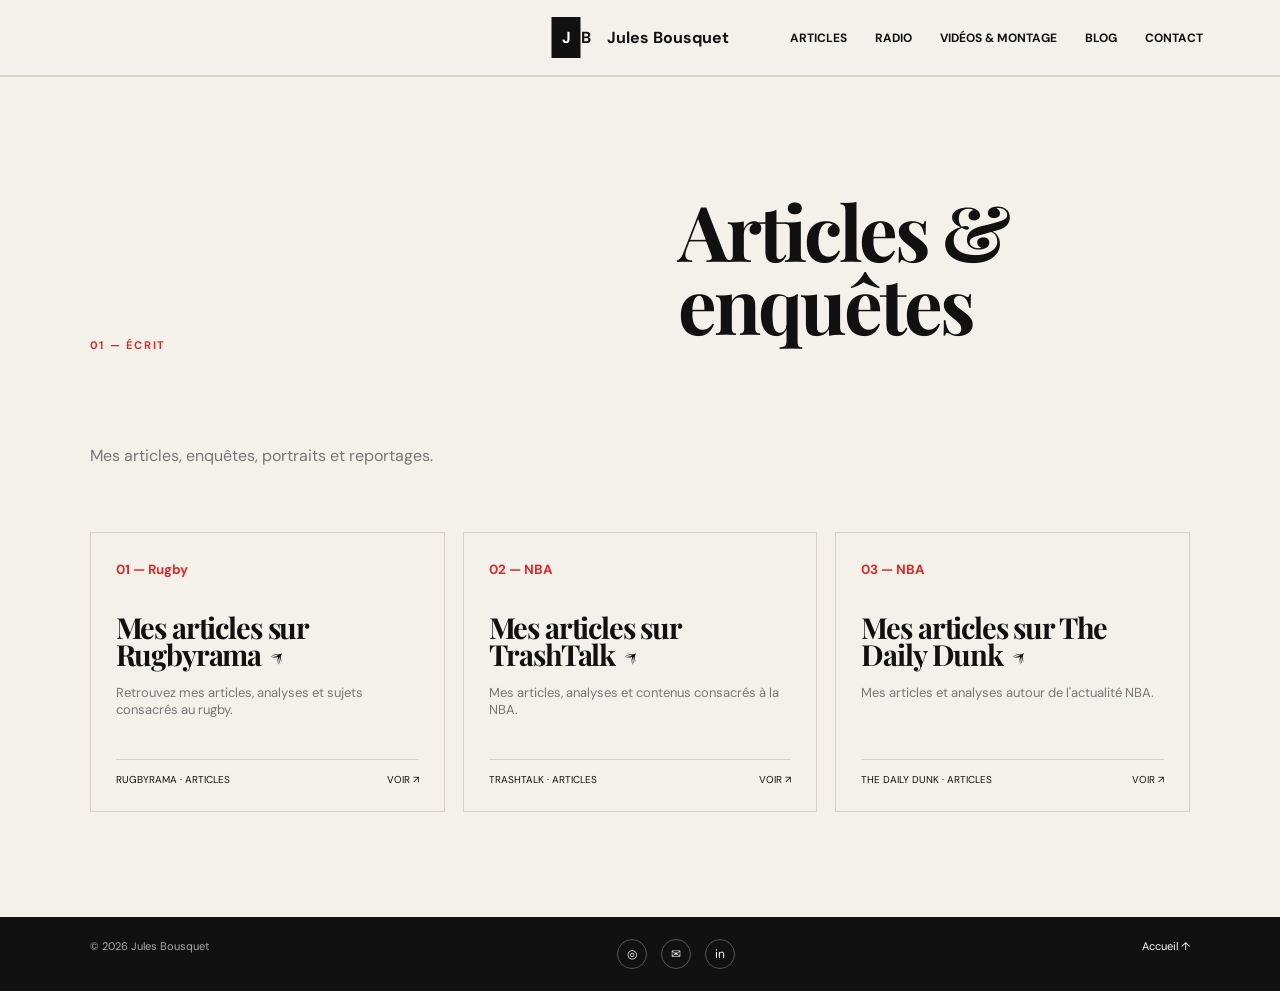
==== articles.html @ 2f37fb61 "Ajouter les icônes sociales au pied de page" ====
<!doctype html><html lang="fr"><head><meta charset="utf-8"><meta name="viewport" content="width=device-width,initial-scale=1"><title>Jules Bousquet — Journaliste</title><meta name="description" content="Portfolio de Jules Bousquet, journaliste."><link rel="stylesheet" href="style.css"></head><body><header><a class="logo" href="index.html" aria-label="Accueil — Jules Bousquet">JB <span>Jules Bousquet</span></a><button id="menu">☰</button><nav><a href="articles.html">Articles</a><a href="radio.html">Radio</a><a href="video.html">Vidéos & montage</a><a href="blog.html">Blog</a><a href="contact.html">Contact</a></nav></header><main><section id="articles"><div class="head"><small>01 — ÉCRIT</small><h2>Articles & enquêtes</h2><p>Mes articles, enquêtes, portraits et reportages.</p></div><div id="articles-grid" class="grid"></div></section></main><footer><span>© 2026 Jules Bousquet</span><div class="socials" aria-label="Réseaux et contact"><a href="https://www.instagram.com/" target="_blank" rel="noopener noreferrer" aria-label="Instagram">◎</a><a href="mailto:jules.bousquet1@gmail.com" aria-label="E-mail">✉</a><a href="https://fr.linkedin.com/in/jules-bousquet-864105213" target="_blank" rel="noopener noreferrer" aria-label="LinkedIn">in</a></div><a href="index.html">Accueil ↑</a></footer><script src="script.js"></script></body></html>
---- style.css ----
@import url('https://fonts.googleapis.com/css2?family=DM+Sans:wght@400;500;700&family=Playfair+Display:ital,wght@0,500;0,600;1,500&display=swap');:root{--bg:#f4f1eb;--ink:#111;--muted:#777;--red:#d52b2b;--line:#d8d2c9}*{box-sizing:border-box}html{scroll-behavior:smooth}body{margin:0;background:var(--bg);color:var(--ink);font-family:'DM Sans',sans-serif}a{color:inherit;text-decoration:none}header{height:76px;border-bottom:1px solid var(--line);display:flex;align-items:center;justify-content:center;padding:0 6vw;position:sticky;top:0;background:#f4f1ebee;backdrop-filter:blur(12px);z-index:5}.logo{position:absolute;left:50%;transform:translateX(-50%);font-weight:700;white-space:nowrap}.logo:first-letter{background:#111;color:white;padding:10px}.logo span{margin-left:12px}nav{position:absolute;right:6vw;display:flex;gap:28px;font-size:12px;text-transform:uppercase;font-weight:700}#menu{display:none;position:absolute;right:6vw;background:none;border:0;font-size:24px}.hero{min-height:calc(100vh - 76px);padding:10vw 7vw 5vw;display:grid;grid-template-columns:1.4fr .6fr;gap:8vw;align-items:center;text-align:center}.hero>div{display:flex;flex-direction:column;align-items:center}.hero small,section> .head small,.contact small{color:var(--red);font-weight:700;letter-spacing:.16em;font-size:11px}h1,h2,h3{font-family:'Playfair Display',serif;line-height:.95;letter-spacing:-.04em}h1{font-size:clamp(55px,8vw,110px);margin:22px 0}h1 i{font-weight:500}.hero p{font-size:18px;color:#555;max-width:600px;margin-bottom:32px}.hero aside{border-left:1px solid #111;padding-left:25px;line-height:2;font-size:13px;text-align:left}.hero aside b{display:block;margin-top:15px}.btn{display:inline-block;background:#111;color:white;padding:14px 20px;font-size:12px;font-weight:700;text-transform:uppercase}section{padding:105px 7vw;border-top:1px solid var(--line)}.head{display:grid;grid-template-columns:1fr 1fr;gap:6vw;align-items:end;margin-bottom:50px}.head h2{font-size:clamp(45px,6vw,78px);margin:12px 0}.head p{color:var(--muted);max-width:500px}.grid{display:grid;grid-template-columns:repeat(3,1fr);gap:18px}.card{border:1px solid var(--line);padding:25px;min-height:280px;display:flex;flex-direction:column;justify-content:space-between;transition:.2s}.card:hover{transform:translateY(-5px);border-color:var(--red)}.card small{color:var(--red);font-weight:700}.card h3{font-size:29px;margin:35px 0 15px}.card p{font-size:13px;color:var(--muted)}.meta{border-top:1px solid var(--line);padding-top:13px;font-size:10px;text-transform:uppercase;display:flex;justify-content:space-between}.dark{background:#111;color:#fff;border-color:#333}.dark .head p,.dark .card p{color:#aaa}.dark .card{border-color:#333}.dark .meta{border-color:#333}.blog{background:#e8e2d8}.blog article{background:white;padding:45px;max-width:850px}.blog h3{font-size:50px;margin:20px 0}.contact{background:var(--red);color:white;display:grid;grid-template-columns:1fr 1fr;gap:8vw}.contact small{color:white}.contact h2{font-size:clamp(50px,7vw,90px);margin-top:20px}.mail{font:500 clamp(22px,3vw,35px) 'Playfair Display',serif;border-bottom:2px solid white}.contact a{font-weight:700}footer{background:#111;color:#aaa;padding:22px 7vw;display:flex;justify-content:space-between;font-size:11px}footer a{color:#fff}@media(max-width:800px){nav{display:none}#menu{display:block}.hero,.head,.contact{grid-template-columns:1fr}.hero{padding-top:70px}.hero aside{margin-top:50px}.grid{grid-template-columns:1fr}.blog h3{font-size:38px}}.home-links{padding:0 7vw 110px;display:grid;grid-template-columns:repeat(5,1fr);gap:14px}.home-link{border:1px solid var(--line);min-height:190px;padding:24px;display:flex;flex-direction:column;justify-content:space-between;transition:.2s}.home-link:hover{background:#111;color:#fff;transform:translateY(-5px);border-color:#111}.home-icon{font-family:'Playfair Display',serif;font-size:38px}.home-link strong{font-family:'Playfair Display',serif;font-size:25px}.home-link small{font-size:10px;text-transform:uppercase;letter-spacing:.08em}.socials{display:flex;gap:14px;align-items:center}.socials a{width:30px;height:30px;border:1px solid #555;border-radius:50%;display:flex;align-items:center;justify-content:center;font-size:12px;color:#fff;transition:.2s}.socials a:hover{background:#fff;color:#111;border-color:#fff}@media(max-width:800px){.home-links{grid-template-columns:repeat(2,1fr);padding-bottom:70px}.home-link{min-height:150px}.home-links .home-link:last-child{grid-column:1/-1}}
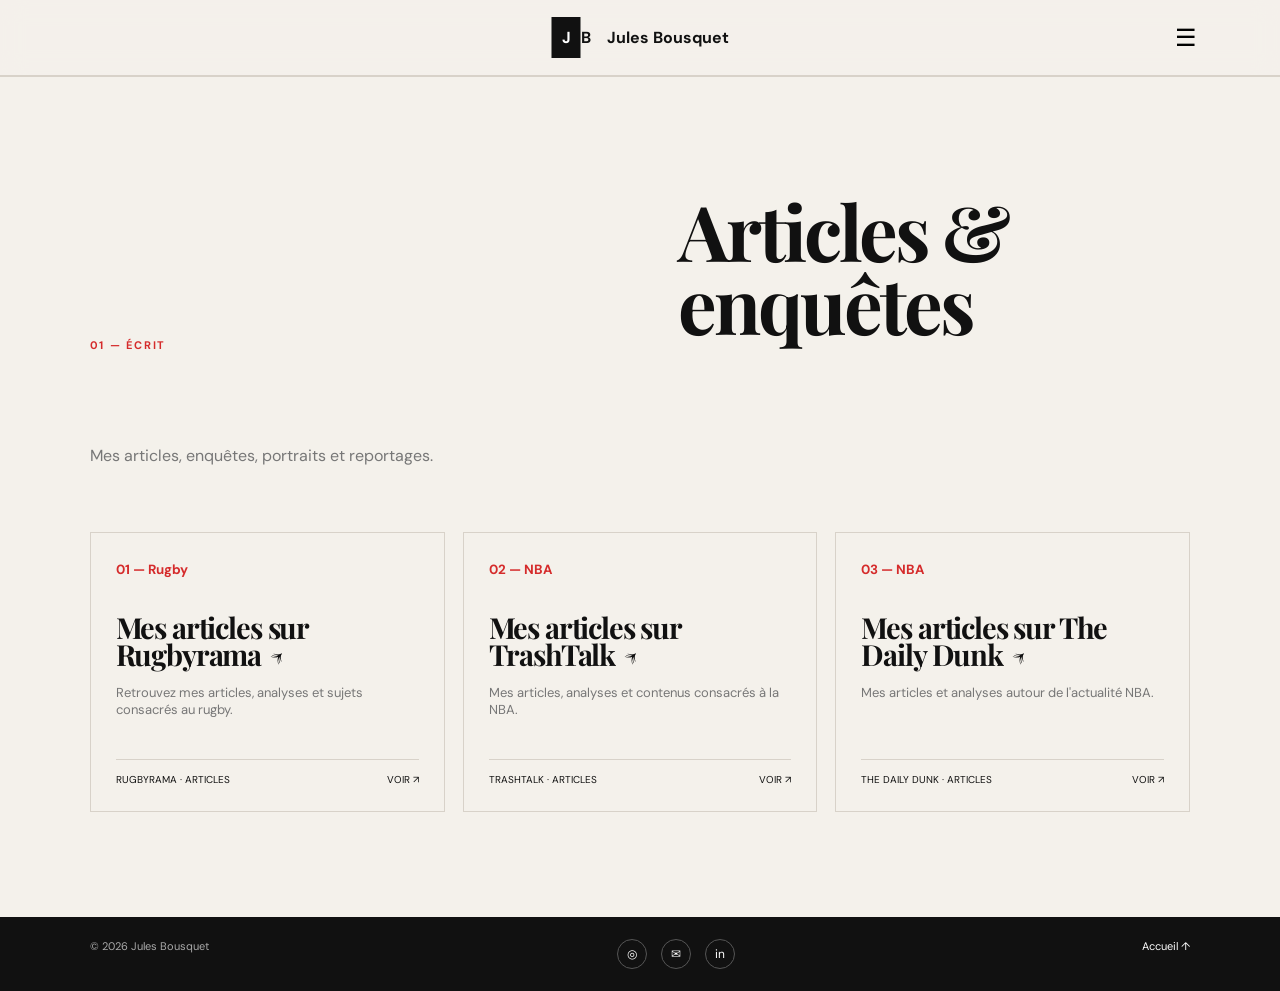
==== commit d0f18fe5: "Remplacer la navigation par un menu hamburger" ====
--- a/articles.html
+++ b/articles.html
@@ -1 +1 @@
-<!doctype html><html lang="fr"><head><meta charset="utf-8"><meta name="viewport" content="width=device-width,initial-scale=1"><title>Jules Bousquet — Journaliste</title><meta name="description" content="Portfolio de Jules Bousquet, journaliste."><link rel="stylesheet" href="style.css"></head><body><header><a class="logo" href="index.html" aria-label="Accueil — Jules Bousquet">JB <span>Jules Bousquet</span></a><button id="menu">☰</button><nav><a href="articles.html">Articles</a><a href="radio.html">Radio</a><a href="video.html">Vidéos & montage</a><a href="blog.html">Blog</a><a href="contact.html">Contact</a></nav></header><main><section id="articles"><div class="head"><small>01 — ÉCRIT</small><h2>Articles & enquêtes</h2><p>Mes articles, enquêtes, portraits et reportages.</p></div><div id="articles-grid" class="grid"></div></section></main><footer><span>© 2026 Jules Bousquet</span><div class="socials" aria-label="Réseaux et contact"><a href="https://www.instagram.com/" target="_blank" rel="noopener noreferrer" aria-label="Instagram">◎</a><a href="mailto:jules.bousquet1@gmail.com" aria-label="E-mail">✉</a><a href="https://fr.linkedin.com/in/jules-bousquet-864105213" target="_blank" rel="noopener noreferrer" aria-label="LinkedIn">in</a></div><a href="index.html">Accueil ↑</a></footer><script src="script.js"></script></body></html>+<!doctype html><html lang="fr"><head><meta charset="utf-8"><meta name="viewport" content="width=device-width,initial-scale=1"><title>Jules Bousquet — Journaliste</title><meta name="description" content="Portfolio de Jules Bousquet, journaliste."><link rel="stylesheet" href="style.css"></head><body><header><a class="logo" href="index.html" aria-label="Accueil — Jules Bousquet">JB <span>Jules Bousquet</span></a><button id="menu" aria-label="Ouvrir le menu">☰</button><nav class="site-nav"><a href="articles.html">Articles</a><a href="radio.html">Radio</a><a href="video.html">Vidéos & montage</a><a href="blog.html">Blog</a><a href="contact.html">Contact</a></nav></header><main><section id="articles"><div class="head"><small>01 — ÉCRIT</small><h2>Articles & enquêtes</h2><p>Mes articles, enquêtes, portraits et reportages.</p></div><div id="articles-grid" class="grid"></div></section></main><footer><span>© 2026 Jules Bousquet</span><div class="socials" aria-label="Réseaux et contact"><a href="https://www.instagram.com/lecitoyendumondeoff/" target="_blank" rel="noopener noreferrer" aria-label="Instagram">◎</a><a href="mailto:jules.bousquet1@gmail.com" aria-label="E-mail">✉</a><a href="https://fr.linkedin.com/in/jules-bousquet-864105213" target="_blank" rel="noopener noreferrer" aria-label="LinkedIn">in</a></div><a href="index.html">Accueil ↑</a></footer><script src="script.js"></script></body></html>
--- a/style.css
+++ b/style.css
@@ -1 +1 @@
-@import url('https://fonts.googleapis.com/css2?family=DM+Sans:wght@400;500;700&family=Playfair+Display:ital,wght@0,500;0,600;1,500&display=swap');:root{--bg:#f4f1eb;--ink:#111;--muted:#777;--red:#d52b2b;--line:#d8d2c9}*{box-sizing:border-box}html{scroll-behavior:smooth}body{margin:0;background:var(--bg);color:var(--ink);font-family:'DM Sans',sans-serif}a{color:inherit;text-decoration:none}header{height:76px;border-bottom:1px solid var(--line);display:flex;align-items:center;justify-content:center;padding:0 6vw;position:sticky;top:0;background:#f4f1ebee;backdrop-filter:blur(12px);z-index:5}.logo{position:absolute;left:50%;transform:translateX(-50%);font-weight:700;white-space:nowrap}.logo:first-letter{background:#111;color:white;padding:10px}.logo span{margin-left:12px}nav{position:absolute;right:6vw;display:flex;gap:28px;font-size:12px;text-transform:uppercase;font-weight:700}#menu{display:none;position:absolute;right:6vw;background:none;border:0;font-size:24px}.hero{min-height:calc(100vh - 76px);padding:10vw 7vw 5vw;display:grid;grid-template-columns:1.4fr .6fr;gap:8vw;align-items:center;text-align:center}.hero>div{display:flex;flex-direction:column;align-items:center}.hero small,section> .head small,.contact small{color:var(--red);font-weight:700;letter-spacing:.16em;font-size:11px}h1,h2,h3{font-family:'Playfair Display',serif;line-height:.95;letter-spacing:-.04em}h1{font-size:clamp(55px,8vw,110px);margin:22px 0}h1 i{font-weight:500}.hero p{font-size:18px;color:#555;max-width:600px;margin-bottom:32px}.hero aside{border-left:1px solid #111;padding-left:25px;line-height:2;font-size:13px;text-align:left}.hero aside b{display:block;margin-top:15px}.btn{display:inline-block;background:#111;color:white;padding:14px 20px;font-size:12px;font-weight:700;text-transform:uppercase}section{padding:105px 7vw;border-top:1px solid var(--line)}.head{display:grid;grid-template-columns:1fr 1fr;gap:6vw;align-items:end;margin-bottom:50px}.head h2{font-size:clamp(45px,6vw,78px);margin:12px 0}.head p{color:var(--muted);max-width:500px}.grid{display:grid;grid-template-columns:repeat(3,1fr);gap:18px}.card{border:1px solid var(--line);padding:25px;min-height:280px;display:flex;flex-direction:column;justify-content:space-between;transition:.2s}.card:hover{transform:translateY(-5px);border-color:var(--red)}.card small{color:var(--red);font-weight:700}.card h3{font-size:29px;margin:35px 0 15px}.card p{font-size:13px;color:var(--muted)}.meta{border-top:1px solid var(--line);padding-top:13px;font-size:10px;text-transform:uppercase;display:flex;justify-content:space-between}.dark{background:#111;color:#fff;border-color:#333}.dark .head p,.dark .card p{color:#aaa}.dark .card{border-color:#333}.dark .meta{border-color:#333}.blog{background:#e8e2d8}.blog article{background:white;padding:45px;max-width:850px}.blog h3{font-size:50px;margin:20px 0}.contact{background:var(--red);color:white;display:grid;grid-template-columns:1fr 1fr;gap:8vw}.contact small{color:white}.contact h2{font-size:clamp(50px,7vw,90px);margin-top:20px}.mail{font:500 clamp(22px,3vw,35px) 'Playfair Display',serif;border-bottom:2px solid white}.contact a{font-weight:700}footer{background:#111;color:#aaa;padding:22px 7vw;display:flex;justify-content:space-between;font-size:11px}footer a{color:#fff}@media(max-width:800px){nav{display:none}#menu{display:block}.hero,.head,.contact{grid-template-columns:1fr}.hero{padding-top:70px}.hero aside{margin-top:50px}.grid{grid-template-columns:1fr}.blog h3{font-size:38px}}.home-links{padding:0 7vw 110px;display:grid;grid-template-columns:repeat(5,1fr);gap:14px}.home-link{border:1px solid var(--line);min-height:190px;padding:24px;display:flex;flex-direction:column;justify-content:space-between;transition:.2s}.home-link:hover{background:#111;color:#fff;transform:translateY(-5px);border-color:#111}.home-icon{font-family:'Playfair Display',serif;font-size:38px}.home-link strong{font-family:'Playfair Display',serif;font-size:25px}.home-link small{font-size:10px;text-transform:uppercase;letter-spacing:.08em}.socials{display:flex;gap:14px;align-items:center}.socials a{width:30px;height:30px;border:1px solid #555;border-radius:50%;display:flex;align-items:center;justify-content:center;font-size:12px;color:#fff;transition:.2s}.socials a:hover{background:#fff;color:#111;border-color:#fff}@media(max-width:800px){.home-links{grid-template-columns:repeat(2,1fr);padding-bottom:70px}.home-link{min-height:150px}.home-links .home-link:last-child{grid-column:1/-1}}+@import url('https://fonts.googleapis.com/css2?family=DM+Sans:wght@400;500;700&family=Playfair+Display:ital,wght@0,500;0,600;1,500&display=swap');:root{--bg:#f4f1eb;--ink:#111;--muted:#777;--red:#d52b2b;--line:#d8d2c9}*{box-sizing:border-box}html{scroll-behavior:smooth}body{margin:0;background:var(--bg);color:var(--ink);font-family:'DM Sans',sans-serif}a{color:inherit;text-decoration:none}header{height:76px;border-bottom:1px solid var(--line);display:flex;align-items:center;justify-content:center;padding:0 6vw;position:sticky;top:0;background:#f4f1ebee;backdrop-filter:blur(12px);z-index:5}.logo{position:absolute;left:50%;transform:translateX(-50%);font-weight:700;white-space:nowrap}.logo:first-letter{background:#111;color:white;padding:10px}.logo span{margin-left:12px}nav{position:absolute;right:6vw;display:none;gap:28px;font-size:12px;text-transform:uppercase;font-weight:700}#menu{display:block;position:absolute;right:6vw;background:none;border:0;font-size:24px}.hero{min-height:calc(100vh - 76px);padding:8vw 7vw 5vw;display:flex;justify-content:center;align-items:center;text-align:center}.hero>div{max-width:900px}.hero small,section> .head small,.contact small{color:var(--red);font-weight:700;letter-spacing:.16em;font-size:11px}h1,h2,h3{font-family:'Playfair Display',serif;line-height:.95;letter-spacing:-.04em}h1{font-size:clamp(55px,8vw,110px);margin:22px 0}h1 i{font-weight:500}.hero p{font-size:18px;color:#555;max-width:600px;margin-bottom:32px}.hero aside{display:none}.hero aside b{display:block;margin-top:15px}.btn{display:inline-block;background:#111;color:white;padding:14px 20px;font-size:12px;font-weight:700;text-transform:uppercase}section{padding:105px 7vw;border-top:1px solid var(--line)}.head{display:grid;grid-template-columns:1fr 1fr;gap:6vw;align-items:end;margin-bottom:50px}.head h2{font-size:clamp(45px,6vw,78px);margin:12px 0}.head p{color:var(--muted);max-width:500px}.grid{display:grid;grid-template-columns:repeat(3,1fr);gap:18px}.card{border:1px solid var(--line);padding:25px;min-height:280px;display:flex;flex-direction:column;justify-content:space-between;transition:.2s}.card:hover{transform:translateY(-5px);border-color:var(--red)}.card small{color:var(--red);font-weight:700}.card h3{font-size:29px;margin:35px 0 15px}.card p{font-size:13px;color:var(--muted)}.meta{border-top:1px solid var(--line);padding-top:13px;font-size:10px;text-transform:uppercase;display:flex;justify-content:space-between}.dark{background:#111;color:#fff;border-color:#333}.dark .head p,.dark .card p{color:#aaa}.dark .card{border-color:#333}.dark .meta{border-color:#333}.blog{background:#e8e2d8}.blog article{background:white;padding:45px;max-width:850px}.blog h3{font-size:50px;margin:20px 0}.contact{background:var(--red);color:white;display:grid;grid-template-columns:1fr 1fr;gap:8vw}.contact small{color:white}.contact h2{font-size:clamp(50px,7vw,90px);margin-top:20px}.mail{font:500 clamp(22px,3vw,35px) 'Playfair Display',serif;border-bottom:2px solid white}.contact a{font-weight:700}footer{background:#111;color:#aaa;padding:22px 7vw;display:flex;justify-content:space-between;font-size:11px}footer a{color:#fff}@media(max-width:800px){nav{display:none}#menu{display:block}.hero,.head,.contact{grid-template-columns:1fr}.hero{padding-top:70px}.hero aside{margin-top:50px}.grid{grid-template-columns:1fr}.blog h3{font-size:38px}}.home-links{padding:40px 7vw 110px;display:flex;flex-direction:column;gap:14px;max-width:900px;margin:0 auto}.home-link{border:1px solid var(--line);min-height:150px;padding:24px;display:flex;flex-direction:column;justify-content:space-between;transition:.2s;width:72%}.home-link:nth-child(even){align-self:flex-end}.home-link:hover{background:#111;color:#fff;transform:translateY(-5px);border-color:#111}.hero-photo-placeholder{width:min(70vw,760px);height:min(45vw,420px);min-height:260px;border:1px solid var(--line);background:#e8e2d8;display:flex;align-items:center;justify-content:center;margin:25px auto 28px}.hero-photo-placeholder span{font-size:11px;letter-spacing:.18em;color:var(--muted)}.home-icon{font-family:'Playfair Display',serif;font-size:38px}.home-link strong{font-family:'Playfair Display',serif;font-size:25px}.home-link small{font-size:10px;text-transform:uppercase;letter-spacing:.08em}.socials{display:flex;gap:14px;align-items:center}.socials a{width:30px;height:30px;border:1px solid #555;border-radius:50%;display:flex;align-items:center;justify-content:center;font-size:12px;color:#fff;transition:.2s}.socials a:hover{background:#fff;color:#111;border-color:#fff}@media(max-width:800px){.home-links{padding:30px 7vw 70px}.home-link{width:90%;min-height:130px}.home-link:nth-child(even){align-self:flex-end}}
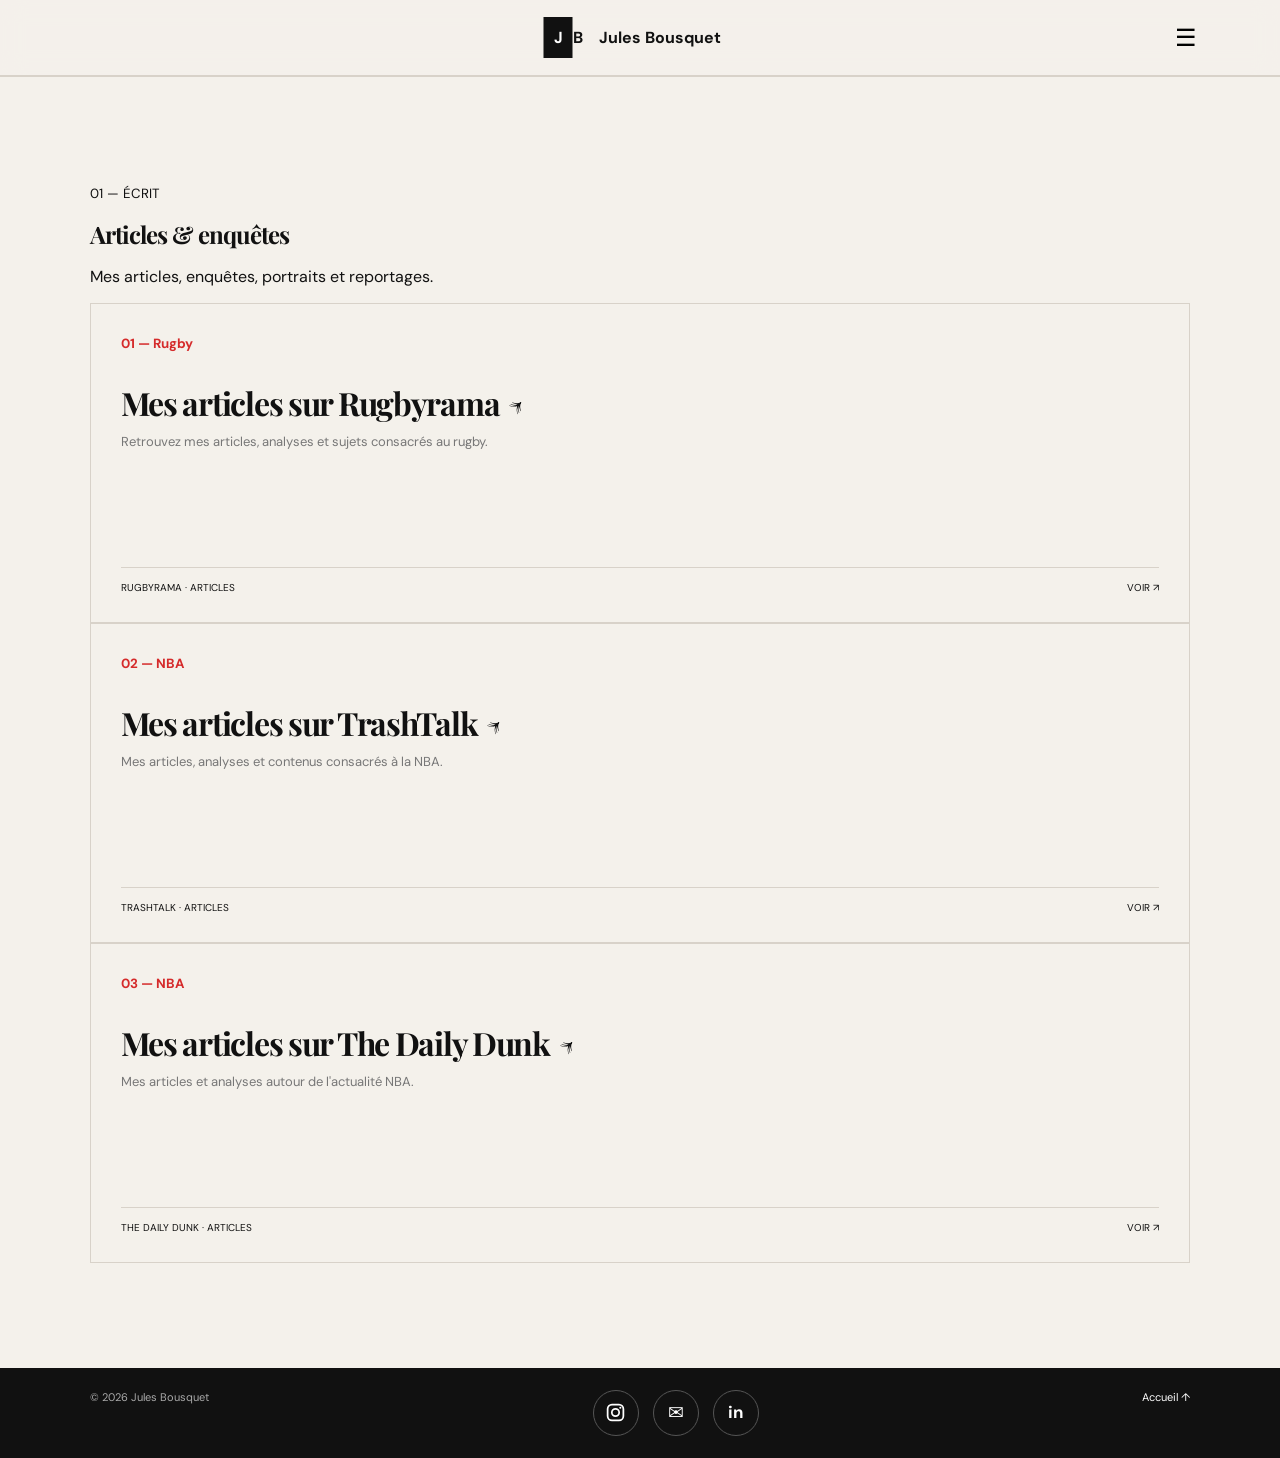
==== commit 4b67e896: "Uniformiser la mise en page de la section articles" ====
--- a/articles.html
+++ b/articles.html
@@ -1 +1 @@
-<!doctype html><html lang="fr"><head><meta charset="utf-8"><meta name="viewport" content="width=device-width,initial-scale=1"><title>Jules Bousquet — Journaliste</title><meta name="description" content="Portfolio de Jules Bousquet, journaliste."><link rel="stylesheet" href="style.css"></head><body><header><a class="logo" href="index.html" aria-label="Accueil — Jules Bousquet">JB <span>Jules Bousquet</span></a><button id="menu" aria-label="Ouvrir le menu">☰</button><nav class="site-nav"><a href="articles.html">Articles</a><a href="radio.html">Radio</a><a href="video.html">Vidéos & montage</a><a href="blog.html">Blog</a><a href="contact.html">Contact</a></nav></header><main><section id="articles"><div class="head"><small>01 — ÉCRIT</small><h2>Articles & enquêtes</h2><p>Mes articles, enquêtes, portraits et reportages.</p></div><div id="articles-grid" class="grid"></div></section></main><footer><span>© 2026 Jules Bousquet</span><div class="socials" aria-label="Réseaux et contact"><a href="https://www.instagram.com/lecitoyendumondeoff/" target="_blank" rel="noopener noreferrer" aria-label="Instagram">◎</a><a href="mailto:jules.bousquet1@gmail.com" aria-label="E-mail">✉</a><a href="https://fr.linkedin.com/in/jules-bousquet-864105213" target="_blank" rel="noopener noreferrer" aria-label="LinkedIn">in</a></div><a href="index.html">Accueil ↑</a></footer><script src="script.js"></script></body></html>+<!doctype html><html lang="fr"><head><meta charset="utf-8"><meta name="viewport" content="width=device-width,initial-scale=1"><title>Jules Bousquet — Journaliste</title><meta name="description" content="Portfolio de Jules Bousquet, journaliste."><link rel="stylesheet" href="style.css"></head><body><header><a class="logo" href="index.html" aria-label="Accueil — Jules Bousquet">JB <span>Jules Bousquet</span></a><button id="menu" aria-label="Ouvrir le menu">☰</button><nav class="site-nav"><a href="articles.html">Articles</a><a href="radio.html">Radio</a><a href="video.html">Vidéos & montage</a><a href="blog.html">Blog</a><a href="contact.html">Contact</a></nav></header><main><section id="articles" class="page-section"><div class="page-head"><small>01 — ÉCRIT</small><h2>Articles & enquêtes</h2><p>Mes articles, enquêtes, portraits et reportages.</p></div><div id="articles-grid" class="page-grid"></div></section></main><footer><span>© 2026 Jules Bousquet</span><div class="socials" aria-label="Réseaux et contact"><a class="instagram-icon" href="https://www.instagram.com/lecitoyendumondeoff/" target="_blank" rel="noopener noreferrer" aria-label="Instagram"><svg viewBox="0 0 24 24" aria-hidden="true"><rect x="3" y="3" width="18" height="18" rx="5" fill="none" stroke="currentColor" stroke-width="2"/><circle cx="12" cy="12" r="4.2" fill="none" stroke="currentColor" stroke-width="2"/><circle cx="17.5" cy="6.5" r="1.2" fill="currentColor"/></svg></a><a href="mailto:jules.bousquet1@gmail.com" aria-label="E-mail">✉</a><a href="https://fr.linkedin.com/in/jules-bousquet-864105213" target="_blank" rel="noopener noreferrer" aria-label="LinkedIn">in</a></div><a href="index.html">Accueil ↑</a></footer><script src="script.js"></script></body></html>
--- a/style.css
+++ b/style.css
@@ -1 +1,45 @@
-@import url('https://fonts.googleapis.com/css2?family=DM+Sans:wght@400;500;700&family=Playfair+Display:ital,wght@0,500;0,600;1,500&display=swap');:root{--bg:#f4f1eb;--ink:#111;--muted:#777;--red:#d52b2b;--line:#d8d2c9}*{box-sizing:border-box}html{scroll-behavior:smooth}body{margin:0;background:var(--bg);color:var(--ink);font-family:'DM Sans',sans-serif}a{color:inherit;text-decoration:none}header{height:76px;border-bottom:1px solid var(--line);display:flex;align-items:center;justify-content:center;padding:0 6vw;position:sticky;top:0;background:#f4f1ebee;backdrop-filter:blur(12px);z-index:5}.logo{position:absolute;left:50%;transform:translateX(-50%);font-weight:700;white-space:nowrap}.logo:first-letter{background:#111;color:white;padding:10px}.logo span{margin-left:12px}nav{position:absolute;right:6vw;display:none;gap:28px;font-size:12px;text-transform:uppercase;font-weight:700}#menu{display:block;position:absolute;right:6vw;background:none;border:0;font-size:24px}.hero{min-height:calc(100vh - 76px);padding:8vw 7vw 5vw;display:flex;justify-content:center;align-items:center;text-align:center}.hero>div{max-width:900px}.hero small,section> .head small,.contact small{color:var(--red);font-weight:700;letter-spacing:.16em;font-size:11px}h1,h2,h3{font-family:'Playfair Display',serif;line-height:.95;letter-spacing:-.04em}h1{font-size:clamp(55px,8vw,110px);margin:22px 0}h1 i{font-weight:500}.hero p{font-size:18px;color:#555;max-width:600px;margin-bottom:32px}.hero aside{display:none}.hero aside b{display:block;margin-top:15px}.btn{display:inline-block;background:#111;color:white;padding:14px 20px;font-size:12px;font-weight:700;text-transform:uppercase}section{padding:105px 7vw;border-top:1px solid var(--line)}.head{display:grid;grid-template-columns:1fr 1fr;gap:6vw;align-items:end;margin-bottom:50px}.head h2{font-size:clamp(45px,6vw,78px);margin:12px 0}.head p{color:var(--muted);max-width:500px}.grid{display:grid;grid-template-columns:repeat(3,1fr);gap:18px}.card{border:1px solid var(--line);padding:25px;min-height:280px;display:flex;flex-direction:column;justify-content:space-between;transition:.2s}.card:hover{transform:translateY(-5px);border-color:var(--red)}.card small{color:var(--red);font-weight:700}.card h3{font-size:29px;margin:35px 0 15px}.card p{font-size:13px;color:var(--muted)}.meta{border-top:1px solid var(--line);padding-top:13px;font-size:10px;text-transform:uppercase;display:flex;justify-content:space-between}.dark{background:#111;color:#fff;border-color:#333}.dark .head p,.dark .card p{color:#aaa}.dark .card{border-color:#333}.dark .meta{border-color:#333}.blog{background:#e8e2d8}.blog article{background:white;padding:45px;max-width:850px}.blog h3{font-size:50px;margin:20px 0}.contact{background:var(--red);color:white;display:grid;grid-template-columns:1fr 1fr;gap:8vw}.contact small{color:white}.contact h2{font-size:clamp(50px,7vw,90px);margin-top:20px}.mail{font:500 clamp(22px,3vw,35px) 'Playfair Display',serif;border-bottom:2px solid white}.contact a{font-weight:700}footer{background:#111;color:#aaa;padding:22px 7vw;display:flex;justify-content:space-between;font-size:11px}footer a{color:#fff}@media(max-width:800px){nav{display:none}#menu{display:block}.hero,.head,.contact{grid-template-columns:1fr}.hero{padding-top:70px}.hero aside{margin-top:50px}.grid{grid-template-columns:1fr}.blog h3{font-size:38px}}.home-links{padding:40px 7vw 110px;display:flex;flex-direction:column;gap:14px;max-width:900px;margin:0 auto}.home-link{border:1px solid var(--line);min-height:150px;padding:24px;display:flex;flex-direction:column;justify-content:space-between;transition:.2s;width:72%}.home-link:nth-child(even){align-self:flex-end}.home-link:hover{background:#111;color:#fff;transform:translateY(-5px);border-color:#111}.hero-photo-placeholder{width:min(70vw,760px);height:min(45vw,420px);min-height:260px;border:1px solid var(--line);background:#e8e2d8;display:flex;align-items:center;justify-content:center;margin:25px auto 28px}.hero-photo-placeholder span{font-size:11px;letter-spacing:.18em;color:var(--muted)}.home-icon{font-family:'Playfair Display',serif;font-size:38px}.home-link strong{font-family:'Playfair Display',serif;font-size:25px}.home-link small{font-size:10px;text-transform:uppercase;letter-spacing:.08em}.socials{display:flex;gap:14px;align-items:center}.socials a{width:30px;height:30px;border:1px solid #555;border-radius:50%;display:flex;align-items:center;justify-content:center;font-size:12px;color:#fff;transition:.2s}.socials a:hover{background:#fff;color:#111;border-color:#fff}@media(max-width:800px){.home-links{padding:30px 7vw 70px}.home-link{width:90%;min-height:130px}.home-link:nth-child(even){align-self:flex-end}}+@import url('https://fonts.googleapis.com/css2?family=DM+Sans:wght@400;500;700&family=Playfair+Display:ital,wght@0,500;0,600;1,500&display=swap');:root{--bg:#f4f1eb;--ink:#111;--muted:#777;--red:#d52b2b;--line:#d8d2c9}*{box-sizing:border-box}html{scroll-behavior:smooth}body{margin:0;background:var(--bg);color:var(--ink);font-family:'DM Sans',sans-serif}a{color:inherit;text-decoration:none}header{height:76px;border-bottom:1px solid var(--line);display:flex;align-items:center;justify-content:center;padding:0 6vw;position:sticky;top:0;background:#f4f1ebee;backdrop-filter:blur(12px);z-index:5}.logo{position:absolute;left:50%;transform:translateX(-50%);font-weight:700;white-space:nowrap}.logo:first-letter{background:#111;color:white;padding:10px}.logo span{margin-left:12px}nav{position:absolute;right:6vw;display:none;gap:28px;font-size:12px;text-transform:uppercase;font-weight:700}#menu{display:block;position:absolute;right:6vw;background:none;border:0;font-size:24px}.hero{min-height:calc(100vh - 76px);padding:2.2vw 7vw 4vw;display:flex;justify-content:center;align-items:flex-start;text-align:center}.hero>div{max-width:1000px;width:100%}.hero small,section> .head small,.contact small{color:var(--red);font-weight:700;letter-spacing:.16em;font-size:11px}h1,h2,h3{font-family:'Playfair Display',serif;line-height:.95;letter-spacing:-.04em}h1{font-size:clamp(55px,8vw,110px);margin:22px 0}h1 i{font-weight:500}.hero p{font-size:18px;color:#555;max-width:600px;margin-bottom:32px}.hero aside{display:none}.hero aside b{display:block;margin-top:15px}.btn{display:inline-block;background:#111;color:white;padding:14px 20px;font-size:12px;font-weight:700;text-transform:uppercase}section{padding:105px 7vw;border-top:1px solid var(--line)}.head{display:grid;grid-template-columns:1fr 1fr;gap:6vw;align-items:end;margin-bottom:50px}.head h2{font-size:clamp(45px,6vw,78px);margin:12px 0}.head p{color:var(--muted);max-width:500px}.grid{display:grid;grid-template-columns:repeat(3,1fr);gap:18px}.card{border:1px solid var(--line);padding:25px;min-height:280px;display:flex;flex-direction:column;justify-content:space-between;transition:.2s}.card:hover{transform:translateY(-5px);border-color:var(--red)}.card small{color:var(--red);font-weight:700}.card h3{font-size:29px;margin:35px 0 15px}.card p{font-size:13px;color:var(--muted)}.meta{border-top:1px solid var(--line);padding-top:13px;font-size:10px;text-transform:uppercase;display:flex;justify-content:space-between}.dark{background:#111;color:#fff;border-color:#333}.dark .head p,.dark .card p{color:#aaa}.dark .card{border-color:#333}.dark .meta{border-color:#333}.blog{background:#e8e2d8}.blog article{background:white;padding:45px;max-width:850px}.blog h3{font-size:50px;margin:20px 0}.contact{background:var(--red);color:white;display:grid;grid-template-columns:1fr 1fr;gap:8vw}.contact small{color:white}.contact h2{font-size:clamp(50px,7vw,90px);margin-top:20px}.mail{font:500 clamp(22px,3vw,35px) 'Playfair Display',serif;border-bottom:2px solid white}.contact a{font-weight:700}footer{background:#111;color:#aaa;padding:22px 7vw;display:flex;justify-content:space-between;font-size:11px}footer a{color:#fff}@media(max-width:800px){nav{display:none}#menu{display:block}.hero,.head,.contact{grid-template-columns:1fr}.hero{padding-top:70px}.hero aside{margin-top:50px}.grid{grid-template-columns:1fr}.blog h3{font-size:38px}}.home-links{padding:40px 7vw 110px;display:flex;flex-direction:column;gap:14px;max-width:900px;margin:0 auto}.home-link{border:1px solid var(--line);min-height:150px;padding:24px;display:flex;flex-direction:column;justify-content:space-between;transition:.2s;width:72%}.home-link:nth-child(even){align-self:flex-end}.home-link:hover{background:#111;color:#fff;transform:translateY(-5px);border-color:#111}.portfolio-title{font-family:"Playfair Display",serif;font-size:clamp(32px,4.2vw,58px);line-height:.9;letter-spacing:-.055em;margin:8px 0 20px}.hero-photo{width:min(82vw,900px);height:clamp(360px,48vw,620px);margin:0 auto 28px;display:flex;align-items:center;justify-content:center;background-image:url("photo.jpg");background-size:cover;background-position:center;position:relative;overflow:hidden}.hero-photo:after{content:"";position:absolute;inset:0;background:#0003}.journaliste-title{position:relative;z-index:1;font-family:"Playfair Display",serif;font-size:clamp(60px,10vw,135px);line-height:.9;color:#fff;font-style:italic;letter-spacing:-.05em}.home-icon{font-family:"Playfair Display",serif;font-size:46px}.home-link strong{font-family:"Playfair Display",serif;font-size:29px}.home-link{min-height:165px}.home-icon{font-family:'Playfair Display',serif;font-size:38px}.home-link strong{font-family:'Playfair Display',serif;font-size:25px}.home-link small{font-size:10px;text-transform:uppercase;letter-spacing:.08em}.socials{display:flex;gap:14px;align-items:center}.socials a{width:46px;height:46px;border:1px solid #555;border-radius:50%;display:flex;align-items:center;justify-content:center;font-size:15px;color:#fff;transition:.2s}.socials a:hover{background:#fff;color:#111;border-color:#fff}@media(max-width:800px){.home-links{padding:30px 7vw 70px}.home-link{width:90%;min-height:130px}.home-link:nth-child(even){align-self:flex-end}}.site-nav.open{display:flex;position:absolute;top:76px;right:6vw;flex-direction:column;gap:0;background:var(--bg);border:1px solid var(--line);padding:10px 0;min-width:190px;box-shadow:0 10px 30px #0001}.site-nav.open a{padding:14px 20px}.site-nav.open a:hover{background:#111;color:#fff}.logo{transition:transform .25s ease}.logo:hover{transform:translateX(-50%) translateY(-3px) scale(1.04)}.logo:hover:first-letter{background:var(--red)}.logo:after{content:"↗";display:inline-block;margin-left:8px;font-size:12px;opacity:0;transform:translate(-5px,5px);transition:.25s ease}.logo:hover:after{opacity:1;transform:translate(0,0)}
+/* Illustrations noir et blanc des onglets de la page d'accueil */
+.home-link{position:relative;overflow:hidden;isolation:isolate;min-height:190px;padding:28px 30px}
+.home-link::before{content:"";position:absolute;inset:0;background-position:center;background-size:cover;filter:grayscale(1) contrast(1.15);opacity:.20;transform:scale(1.02);transition:.35s ease;z-index:-2}
+.home-link::after{content:"";position:absolute;inset:0;background:linear-gradient(90deg,rgba(244,241,235,.96) 0%,rgba(244,241,235,.78) 48%,rgba(244,241,235,.35) 100%);z-index:-1;transition:.35s ease}
+.home-link:hover::before{opacity:.42;transform:scale(1.07)}
+.home-link:hover::after{background:linear-gradient(90deg,rgba(17,17,17,.94),rgba(17,17,17,.62))}
+.home-icon{display:block;width:92px;height:72px;margin-bottom:14px;background-position:center;background-size:cover;filter:grayscale(1) contrast(1.2);border:1px solid rgba(17,17,17,.18);transition:.3s ease}
+.home-link:hover .home-icon{filter:grayscale(1) contrast(1.35);border-color:#555}
+.home-articles::before,.home-articles .home-icon{background-image:url("https://images.unsplash.com/photo-1455390582262-044cdead277a?auto=format&fit=crop&w=900&q=80")}
+.home-radio::before,.home-radio .home-icon{background-image:url("https://images.unsplash.com/photo-1478737270239-2f02b77fc618?auto=format&fit=crop&w=900&q=80")}
+.home-video::before,.home-video .home-icon{background-image:url("https://images.unsplash.com/photo-1492619375914-88005aa9e8fb?auto=format&fit=crop&w=900&q=80")}
+.home-blog::before,.home-blog .home-icon{background-image:url("https://images.unsplash.com/photo-1517842645767-c639042777db?auto=format&fit=crop&w=900&q=80")}
+.home-contact::before,.home-contact .home-icon{background-image:url("https://images.unsplash.com/photo-1521791055366-0d553872125f?auto=format&fit=crop&w=900&q=80")}
+.home-link strong,.home-link small{position:relative;z-index:1}
+@media(max-width:800px){.home-link{min-height:155px;padding:22px}.home-icon{width:82px;height:60px}}
+.socials .instagram-icon svg{width:22px;height:22px;display:block}.socials .instagram-icon{font-size:0}.socials a{width:46px;height:46px;min-width:46px;min-height:46px;padding:0;box-sizing:border-box}.socials a svg{width:22px;height:22px;display:block}.socials a:not(.instagram-icon){font-size:0}.socials a[href^="mailto:"]::before{content:"✉";font-size:20px;line-height:1}.socials a[href*="linkedin"]::before{content:"in";font-size:18px;font-weight:700;line-height:1}.socials .instagram-icon svg{width:22px;height:22px;display:block}.socials .instagram-icon{font-size:0}
+/* Blocs articles — même langage visuel que la page d'accueil */
+#articles-grid .card{position:relative;overflow:hidden;isolation:isolate;min-height:320px;padding:28px 30px;border:1px solid var(--line);transition:transform .35s ease,border-color .35s ease,box-shadow .35s ease;background:var(--bg)}
+#articles-grid .card::before{content:"";position:absolute;inset:0;background-position:center;background-size:cover;filter:grayscale(1) contrast(1.15);opacity:.20;transform:scale(1.02);transition:.35s ease;z-index:-2}
+#articles-grid .card::after{content:"";position:absolute;inset:0;background:linear-gradient(90deg,rgba(244,241,235,.96) 0%,rgba(244,241,235,.78) 48%,rgba(244,241,235,.35) 100%);z-index:-1;transition:.35s ease}
+#articles-grid .card:hover{transform:translateY(-8px);border-color:#111;box-shadow:0 18px 35px #0002}
+#articles-grid .card:hover::before{opacity:.42;transform:scale(1.07)}
+#articles-grid .card:hover::after{background:linear-gradient(90deg,rgba(17,17,17,.94),rgba(17,17,17,.62))}
+#articles-grid .card:hover. .card:hover h3 a,#articles-grid .card:hover p,#articles-grid .card:hover small,#articles-grid .card:hover .meta{color:#fff}
+#articles-grid .card h3{position:relative;z-index:1;font-size:32px;margin:35px 0 15px}
+#articles-grid .card h3 a{display:block}
+#articles-grid .card p,#articles-grid .card small,#articles-grid .card .meta{position:relative;z-index:1}
+#articles-grid .card .meta{margin-top:auto}
+#articles-grid .card:nth-child(1)::before{background-image:url("https://images.unsplash.com/photo-1518600506278-4e8ef466b810?auto=format&fit=crop&w=1200&q=80")}
+#articles-grid .card:nth-child(2)::before{background-image:url("https://images.unsplash.com/photo-1546519638-68e109498ffc?auto=format&fit=crop&w=1200&q=80")}
+#articles-grid .card:nth-child(3)::before{background-image:url("https://images.unsplash.com/photo-1540747913346-19e32dc3e97e?auto=format&fit=crop&w=1200&q=80")}
+#articles-grid .card:nth-child(1)::after,#articles-grid .card:nth-child(2)::after,#articles-grid .card:nth-child(3)::after{background:linear-gradient(90deg,rgba(244,241,235,.92) 0%,rgba(244,241,235,.70) 48%,rgba(244,241,235,.25) 100%)}
+#articles-grid .card h3 a,#articles-grid .card .meta a{color:inherit}
+#articles-grid .card{cursor:pointer}
+@media(max-width:800px){#articles-grid .card{min-height:280px;padding:22px}}
+
+/* Ajustements visuels finaux — accueil et footer */
+.hero{padding-top:1vw}
+.portfolio-title{font-size:clamp(28px,3.2vw,46px);margin:2px 0 12px}
+.hero-photo{margin-bottom:18px}
+.socials a{width:46px!important;height:46px!important;min-width:46px!important;min-height:46px!important;padding:0!important;font-size:0!important;display:flex!important;align-items:center!important;justify-content:center!important}
+.socials a svg{width:21px!important;height:21px!important}
+.socials a[href^="mailto:"]::before{font-size:19px!important;line-height:1!important}
+.socials a[href*="linkedin"]::before{font-size:17px!important;font-weight:700!important;line-height:1!important}
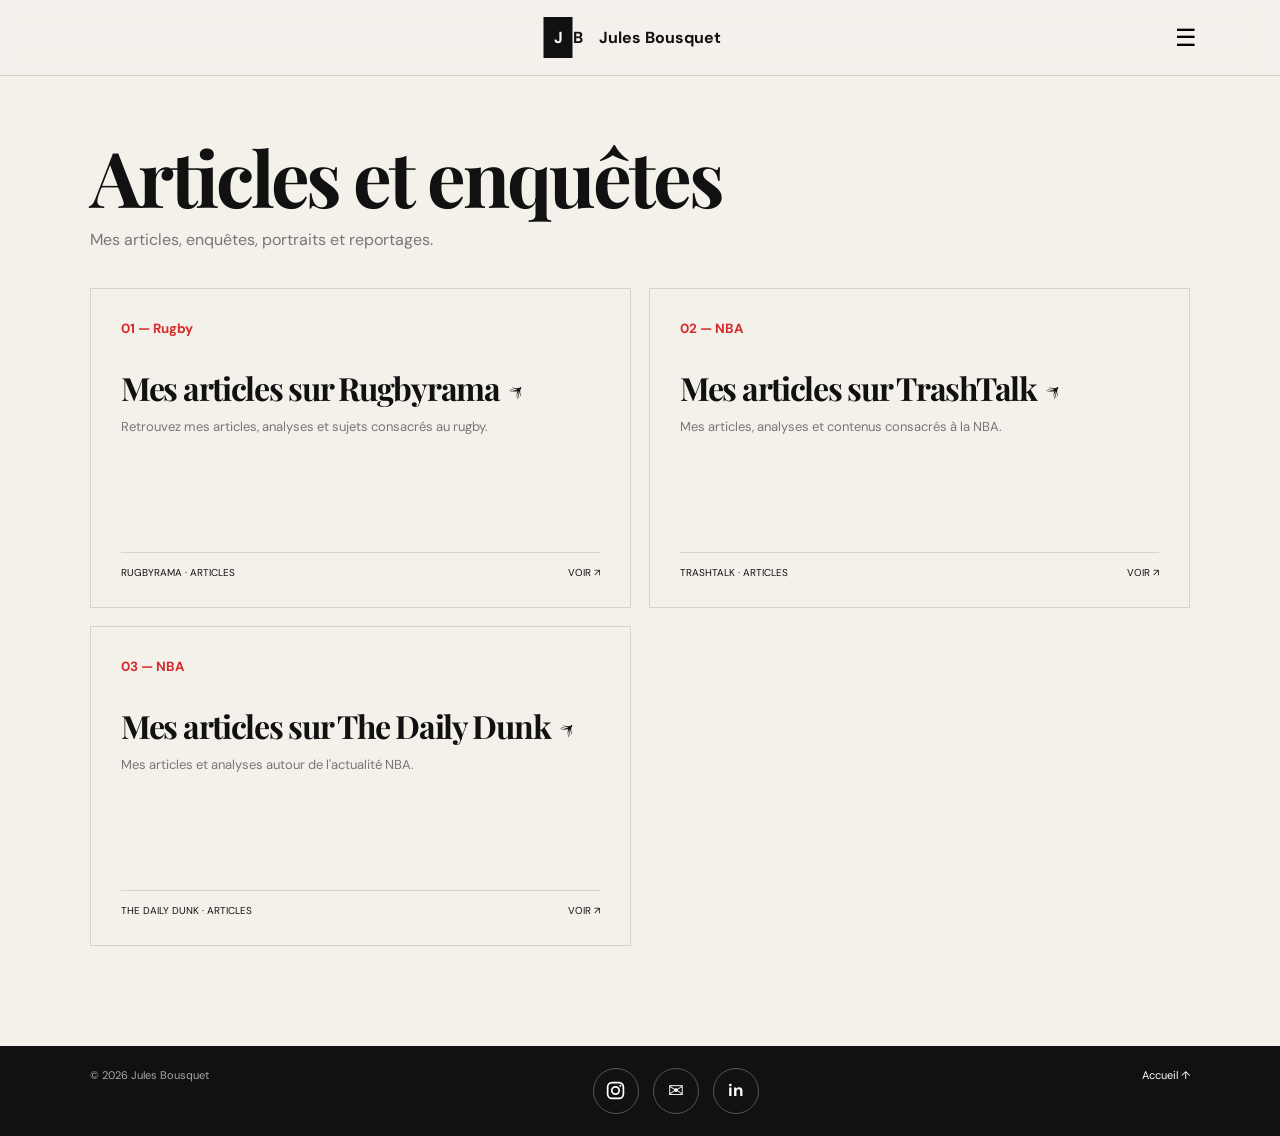
==== commit 624bf5ae: "Centrer le titre de la page Articles" ====
--- a/articles.html
+++ b/articles.html
@@ -1 +1 @@
-<!doctype html><html lang="fr"><head><meta charset="utf-8"><meta name="viewport" content="width=device-width,initial-scale=1"><title>Jules Bousquet — Journaliste</title><meta name="description" content="Portfolio de Jules Bousquet, journaliste."><link rel="stylesheet" href="style.css"></head><body><header><a class="logo" href="index.html" aria-label="Accueil — Jules Bousquet">JB <span>Jules Bousquet</span></a><button id="menu" aria-label="Ouvrir le menu">☰</button><nav class="site-nav"><a href="articles.html">Articles</a><a href="radio.html">Radio</a><a href="video.html">Vidéos & montage</a><a href="blog.html">Blog</a><a href="contact.html">Contact</a></nav></header><main><section id="articles" class="page-section"><div class="page-head"><small>01 — ÉCRIT</small><h2>Articles & enquêtes</h2><p>Mes articles, enquêtes, portraits et reportages.</p></div><div id="articles-grid" class="page-grid"></div></section></main><footer><span>© 2026 Jules Bousquet</span><div class="socials" aria-label="Réseaux et contact"><a class="instagram-icon" href="https://www.instagram.com/lecitoyendumondeoff/" target="_blank" rel="noopener noreferrer" aria-label="Instagram"><svg viewBox="0 0 24 24" aria-hidden="true"><rect x="3" y="3" width="18" height="18" rx="5" fill="none" stroke="currentColor" stroke-width="2"/><circle cx="12" cy="12" r="4.2" fill="none" stroke="currentColor" stroke-width="2"/><circle cx="17.5" cy="6.5" r="1.2" fill="currentColor"/></svg></a><a href="mailto:jules.bousquet1@gmail.com" aria-label="E-mail">✉</a><a href="https://fr.linkedin.com/in/jules-bousquet-864105213" target="_blank" rel="noopener noreferrer" aria-label="LinkedIn">in</a></div><a href="index.html">Accueil ↑</a></footer><script src="script.js"></script></body></html>+<!doctype html><html lang="fr"><head><meta charset="utf-8"><meta name="viewport" content="width=device-width,initial-scale=1"><title>Jules Bousquet — Journaliste</title><meta name="description" content="Portfolio de Jules Bousquet, journaliste."><link rel="stylesheet" href="style.css"></head><body><header><a class="logo" href="index.html" aria-label="Accueil — Jules Bousquet">JB <span>Jules Bousquet</span></a><button id="menu" aria-label="Ouvrir le menu">☰</button><nav class="site-nav"><a href="articles.html">Articles</a><a href="radio.html">Radio</a><a href="video.html">Vidéos & montage</a><a href="blog.html">Blog</a><a href="contact.html">Contact</a></nav></header><main><section id="articles" class="page-section"><div class="page-head articles-page-head"><h2>Articles et enquêtes</h2><p>Mes articles, enquêtes, portraits et reportages.</p></div><div id="articles-grid" class="page-grid"></div></section></main><footer><span>© 2026 Jules Bousquet</span><div class="socials" aria-label="Réseaux et contact"><a class="instagram-icon" href="https://www.instagram.com/lecitoyendumondeoff/" target="_blank" rel="noopener noreferrer" aria-label="Instagram"><svg viewBox="0 0 24 24" aria-hidden="true"><rect x="3" y="3" width="18" height="18" rx="5" fill="none" stroke="currentColor" stroke-width="2"/><circle cx="12" cy="12" r="4.2" fill="none" stroke="currentColor" stroke-width="2"/><circle cx="17.5" cy="6.5" r="1.2" fill="currentColor"/></svg></a><a href="mailto:jules.bousquet1@gmail.com" aria-label="E-mail">✉</a><a href="https://fr.linkedin.com/in/jules-bousquet-864105213" target="_blank" rel="noopener noreferrer" aria-label="LinkedIn">in</a></div><a href="index.html">Accueil ↑</a></footer><script src="script.js"></script></body></html>
--- a/style.css
+++ b/style.css
@@ -43,3 +43,34 @@
 .socials a svg{width:21px!important;height:21px!important}
 .socials a[href^="mailto:"]::before{font-size:19px!important;line-height:1!important}
 .socials a[href*="linkedin"]::before{font-size:17px!important;font-weight:700!important;line-height:1!important}
+
+/* Mise en page commune de tous les onglets */
+.page-section{padding:54px 7vw 100px;border-top:0;min-height:calc(100vh - 76px);background:var(--bg)}
+.page-head{max-width:1100px;margin:0 auto 38px}
+.page-head small{color:var(--red);font-weight:700;letter-spacing:.16em;font-size:11px}
+.page-head h2{font-family:'Playfair Display',serif;font-size:clamp(48px,6vw,78px);line-height:.95;letter-spacing:-.04em;margin:10px 0}
+.page-head p{color:var(--muted);max-width:600px}
+.page-grid{max-width:1100px;margin:0 auto;display:grid;grid-template-columns:repeat(2,minmax(0,1fr));gap:18px}
+.page-grid .card,.page-feature-card{position:relative;overflow:hidden;isolation:isolate;min-height:300px;padding:28px 30px;border:1px solid var(--line);background:var(--bg);transition:transform .35s ease,border-color .35s ease,box-shadow .35s ease}
+.page-grid .card::before,.page-feature-card::before{content:"";position:absolute;inset:0;background-position:center;background-size:cover;filter:grayscale(1) contrast(1.15);opacity:.20;transform:scale(1.02);transition:.35s ease;z-index:-2}
+.page-grid .card::after,.page-feature-card::after{content:"";position:absolute;inset:0;background:linear-gradient(90deg,rgba(244,241,235,.96),rgba(244,241,235,.78) 48%,rgba(244,241,235,.35));z-index:-1;transition:.35s ease}
+.page-grid .card:hover,.page-feature-card:hover{transform:translateY(-7px);border-color:#111;box-shadow:0 18px 35px #0002}
+.page-grid .card:hover::before,.page-feature-card:hover::before{opacity:.42;transform:scale(1.07)}
+.page-grid .card:hover::after,.page-feature-card:hover::after{background:linear-gradient(90deg,rgba(17,17,17,.94),rgba(17,17,17,.62))}
+.page-grid .card:hover,.page-grid .card:hover h3 a,.page-grid .card:hover p,.page-grid .card:hover small,.page-grid .card:hover .meta,.page-grid .card:hover .meta a,.page-feature-card:hover,.page-feature-card:hover p,.page-feature-card:hover small,.page-feature-card:hover h3{color:#fff}
+.page-grid .card h3{font-family:'Playfair Display',serif;font-size:32px;margin:34px 0 15px}
+.page-grid .card h3 a{color:inherit}
+.page-grid .card p,.page-grid .card small,.page-grid .card .meta,.page-feature-card>*{position:relative;z-index:1}
+.page-grid .card .meta{margin-top:auto}
+.page-grid .card:nth-child(1)::before{background-image:url("https://images.unsplash.com/photo-1452626038306-9aae5e071dd3?auto=format&fit=crop&w=1200&q=80")}
+.page-grid .card:nth-child(2)::before{background-image:url("https://images.unsplash.com/photo-1546519638-68e109498ffc?auto=format&fit=crop&w=1200&q=80")}
+.page-grid .card:nth-child(3)::before{background-image:url("https://images.unsplash.com/photo-1540747913346-19e32dc3e97e?auto=format&fit=crop&w=1200&q=80")}
+.page-grid .card:nth-child(4)::before{background-image:url("https://images.unsplash.com/photo-1517842645767-c639042777db?auto=format&fit=crop&w=1200&q=80")}
+.page-grid .card:nth-child(5)::before{background-image:url("https://images.unsplash.com/photo-1478737270239-2f02b77fc618?auto=format&fit=crop&w=1200&q=80")}
+.page-grid .card:nth-child(6)::before{background-image:url("https://images.unsplash.com/photo-1492619375914-88005aa9e8fb?auto=format&fit=crop&w=1200&q=80")}
+.page-feature-card{max-width:1100px;margin:0 auto}
+.page-feature-card h3{font-family:'Playfair Display',serif;font-size:48px;margin:25px 0 15px}
+.page-feature-card p{max-width:650px;color:#555}
+.page-contact-grid{max-width:1100px;margin:0 auto;display:grid;grid-template-columns:1fr 1fr;gap:18px}
+.page-contact-grid .page-feature-card{width:100%;max-width:none}
+@media(max-width:800px){.page-section{padding:40px 7vw 70px}.page-grid,.page-contact-grid{grid-template-columns:1fr}.page-grid .card{min-height:270px}.page-head h2{font-size:48px}}
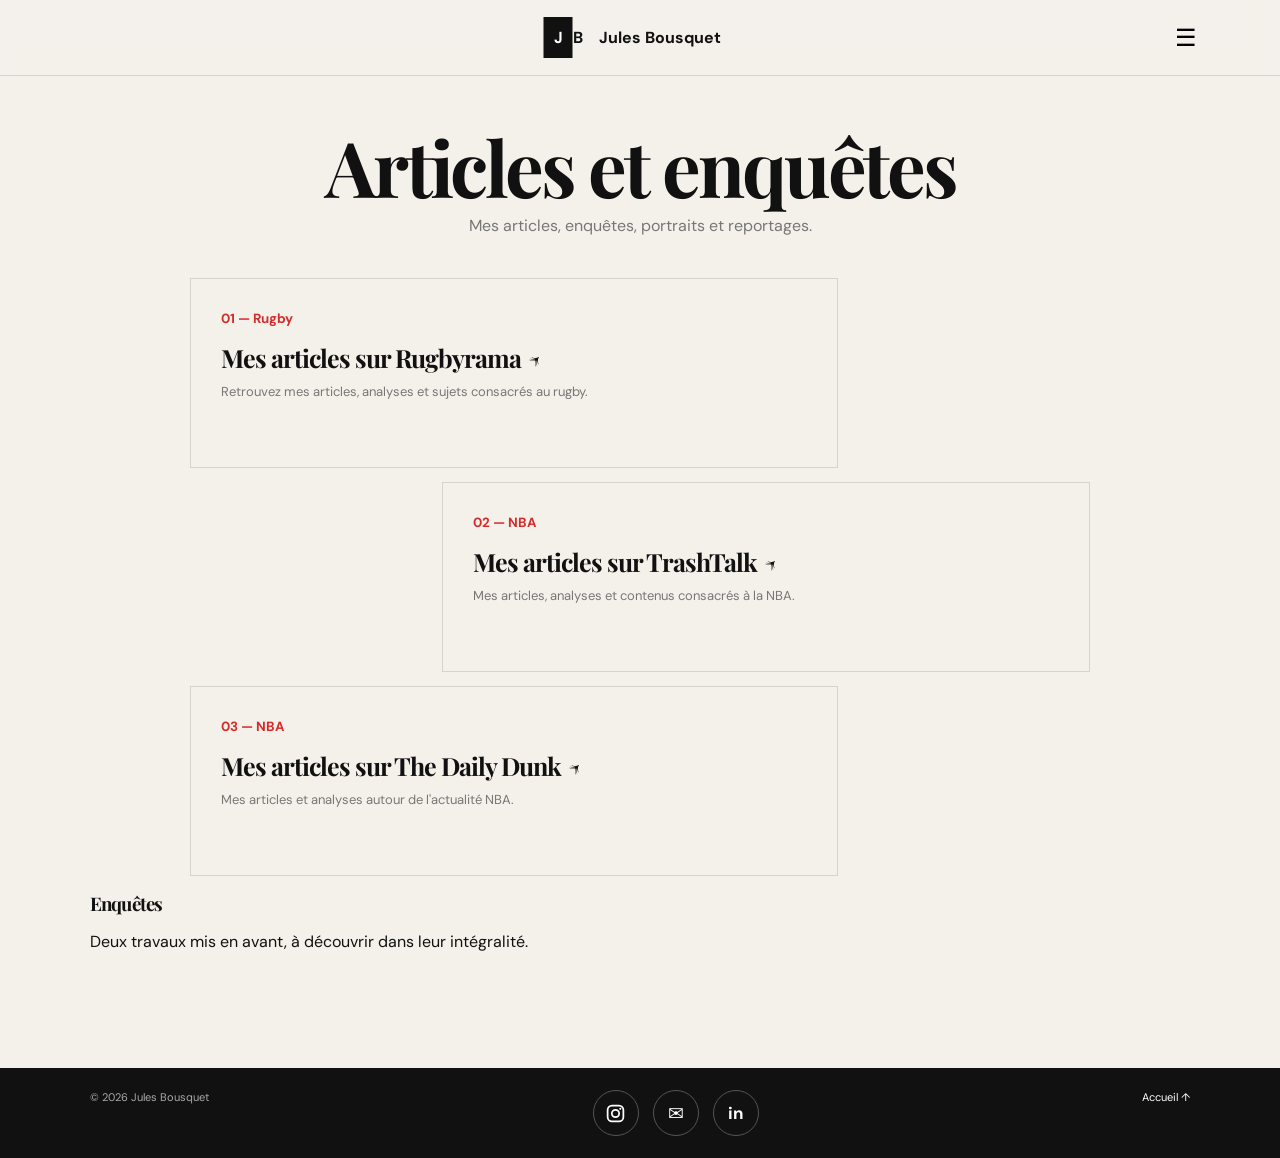
==== commit 9fcb571e: "Ajout d'une section Enquêtes sur la page Articles et enquêtes" ====
--- a/articles.html
+++ b/articles.html
@@ -1 +1 @@
-<!doctype html><html lang="fr"><head><meta charset="utf-8"><meta name="viewport" content="width=device-width,initial-scale=1"><title>Jules Bousquet — Journaliste</title><meta name="description" content="Portfolio de Jules Bousquet, journaliste."><link rel="stylesheet" href="style.css"></head><body><header><a class="logo" href="index.html" aria-label="Accueil — Jules Bousquet">JB <span>Jules Bousquet</span></a><button id="menu" aria-label="Ouvrir le menu">☰</button><nav class="site-nav"><a href="articles.html">Articles</a><a href="radio.html">Radio</a><a href="video.html">Vidéos & montage</a><a href="blog.html">Blog</a><a href="contact.html">Contact</a></nav></header><main><section id="articles" class="page-section"><div class="page-head articles-page-head"><h2>Articles et enquêtes</h2><p>Mes articles, enquêtes, portraits et reportages.</p></div><div id="articles-grid" class="page-grid"></div></section></main><footer><span>© 2026 Jules Bousquet</span><div class="socials" aria-label="Réseaux et contact"><a class="instagram-icon" href="https://www.instagram.com/lecitoyendumondeoff/" target="_blank" rel="noopener noreferrer" aria-label="Instagram"><svg viewBox="0 0 24 24" aria-hidden="true"><rect x="3" y="3" width="18" height="18" rx="5" fill="none" stroke="currentColor" stroke-width="2"/><circle cx="12" cy="12" r="4.2" fill="none" stroke="currentColor" stroke-width="2"/><circle cx="17.5" cy="6.5" r="1.2" fill="currentColor"/></svg></a><a href="mailto:jules.bousquet1@gmail.com" aria-label="E-mail">✉</a><a href="https://fr.linkedin.com/in/jules-bousquet-864105213" target="_blank" rel="noopener noreferrer" aria-label="LinkedIn">in</a></div><a href="index.html">Accueil ↑</a></footer><script src="script.js"></script></body></html>+<!doctype html><html lang="fr"><head><meta charset="utf-8"><meta name="viewport" content="width=device-width,initial-scale=1"><title>Jules Bousquet — Journaliste</title><meta name="description" content="Portfolio de Jules Bousquet, journaliste."><link rel="stylesheet" href="style.css"></head><body><header><a class="logo" href="index.html" aria-label="Accueil — Jules Bousquet">JB <span>Jules Bousquet</span></a><button id="menu" aria-label="Ouvrir le menu">☰</button><nav class="site-nav"><a href="articles.html">Articles</a><a href="radio.html">Radio</a><a href="video.html">Vidéos & montage</a><a href="blog.html">Blog</a><a href="contact.html">Contact</a></nav></header><main><section id="articles" class="page-section"><div class="page-head articles-page-head"><h2>Articles et enquêtes</h2><p>Mes articles, enquêtes, portraits et reportages.</p></div><div id="articles-grid" class="page-grid"></div><div class="enquetes-block"><div class="enquetes-head"><h3>Enquêtes</h3><p>Deux travaux mis en avant, à découvrir dans leur intégralité.</p></div><div id="enquetes-grid" class="page-grid"></div></div></section></main><footer><span>© 2026 Jules Bousquet</span><div class="socials" aria-label="Réseaux et contact"><a class="instagram-icon" href="https://www.instagram.com/lecitoyendumondeoff/" target="_blank" rel="noopener noreferrer" aria-label="Instagram"><svg viewBox="0 0 24 24" aria-hidden="true"><rect x="3" y="3" width="18" height="18" rx="5" fill="none" stroke="currentColor" stroke-width="2"/><circle cx="12" cy="12" r="4.2" fill="none" stroke="currentColor" stroke-width="2"/><circle cx="17.5" cy="6.5" r="1.2" fill="currentColor"/></svg></a><a href="mailto:jules.bousquet1@gmail.com" aria-label="E-mail">✉</a><a href="https://fr.linkedin.com/in/jules-bousquet-864105213" target="_blank" rel="noopener noreferrer" aria-label="LinkedIn">in</a></div><a href="index.html">Accueil ↑</a></footer><script src="script.js"></script></body></html>
--- a/style.css
+++ b/style.css
@@ -1,76 +1,61 @@
-@import url('https://fonts.googleapis.com/css2?family=DM+Sans:wght@400;500;700&family=Playfair+Display:ital,wght@0,500;0,600;1,500&display=swap');:root{--bg:#f4f1eb;--ink:#111;--muted:#777;--red:#d52b2b;--line:#d8d2c9}*{box-sizing:border-box}html{scroll-behavior:smooth}body{margin:0;background:var(--bg);color:var(--ink);font-family:'DM Sans',sans-serif}a{color:inherit;text-decoration:none}header{height:76px;border-bottom:1px solid var(--line);display:flex;align-items:center;justify-content:center;padding:0 6vw;position:sticky;top:0;background:#f4f1ebee;backdrop-filter:blur(12px);z-index:5}.logo{position:absolute;left:50%;transform:translateX(-50%);font-weight:700;white-space:nowrap}.logo:first-letter{background:#111;color:white;padding:10px}.logo span{margin-left:12px}nav{position:absolute;right:6vw;display:none;gap:28px;font-size:12px;text-transform:uppercase;font-weight:700}#menu{display:block;position:absolute;right:6vw;background:none;border:0;font-size:24px}.hero{min-height:calc(100vh - 76px);padding:2.2vw 7vw 4vw;display:flex;justify-content:center;align-items:flex-start;text-align:center}.hero>div{max-width:1000px;width:100%}.hero small,section> .head small,.contact small{color:var(--red);font-weight:700;letter-spacing:.16em;font-size:11px}h1,h2,h3{font-family:'Playfair Display',serif;line-height:.95;letter-spacing:-.04em}h1{font-size:clamp(55px,8vw,110px);margin:22px 0}h1 i{font-weight:500}.hero p{font-size:18px;color:#555;max-width:600px;margin-bottom:32px}.hero aside{display:none}.hero aside b{display:block;margin-top:15px}.btn{display:inline-block;background:#111;color:white;padding:14px 20px;font-size:12px;font-weight:700;text-transform:uppercase}section{padding:105px 7vw;border-top:1px solid var(--line)}.head{display:grid;grid-template-columns:1fr 1fr;gap:6vw;align-items:end;margin-bottom:50px}.head h2{font-size:clamp(45px,6vw,78px);margin:12px 0}.head p{color:var(--muted);max-width:500px}.grid{display:grid;grid-template-columns:repeat(3,1fr);gap:18px}.card{border:1px solid var(--line);padding:25px;min-height:280px;display:flex;flex-direction:column;justify-content:space-between;transition:.2s}.card:hover{transform:translateY(-5px);border-color:var(--red)}.card small{color:var(--red);font-weight:700}.card h3{font-size:29px;margin:35px 0 15px}.card p{font-size:13px;color:var(--muted)}.meta{border-top:1px solid var(--line);padding-top:13px;font-size:10px;text-transform:uppercase;display:flex;justify-content:space-between}.dark{background:#111;color:#fff;border-color:#333}.dark .head p,.dark .card p{color:#aaa}.dark .card{border-color:#333}.dark .meta{border-color:#333}.blog{background:#e8e2d8}.blog article{background:white;padding:45px;max-width:850px}.blog h3{font-size:50px;margin:20px 0}.contact{background:var(--red);color:white;display:grid;grid-template-columns:1fr 1fr;gap:8vw}.contact small{color:white}.contact h2{font-size:clamp(50px,7vw,90px);margin-top:20px}.mail{font:500 clamp(22px,3vw,35px) 'Playfair Display',serif;border-bottom:2px solid white}.contact a{font-weight:700}footer{background:#111;color:#aaa;padding:22px 7vw;display:flex;justify-content:space-between;font-size:11px}footer a{color:#fff}@media(max-width:800px){nav{display:none}#menu{display:block}.hero,.head,.contact{grid-template-columns:1fr}.hero{padding-top:70px}.hero aside{margin-top:50px}.grid{grid-template-columns:1fr}.blog h3{font-size:38px}}.home-links{padding:40px 7vw 110px;display:flex;flex-direction:column;gap:14px;max-width:900px;margin:0 auto}.home-link{border:1px solid var(--line);min-height:150px;padding:24px;display:flex;flex-direction:column;justify-content:space-between;transition:.2s;width:72%}.home-link:nth-child(even){align-self:flex-end}.home-link:hover{background:#111;color:#fff;transform:translateY(-5px);border-color:#111}.portfolio-title{font-family:"Playfair Display",serif;font-size:clamp(32px,4.2vw,58px);line-height:.9;letter-spacing:-.055em;margin:8px 0 20px}.hero-photo{width:min(82vw,900px);height:clamp(360px,48vw,620px);margin:0 auto 28px;display:flex;align-items:center;justify-content:center;background-image:url("photo.jpg");background-size:cover;background-position:center;position:relative;overflow:hidden}.hero-photo:after{content:"";position:absolute;inset:0;background:#0003}.journaliste-title{position:relative;z-index:1;font-family:"Playfair Display",serif;font-size:clamp(60px,10vw,135px);line-height:.9;color:#fff;font-style:italic;letter-spacing:-.05em}.home-icon{font-family:"Playfair Display",serif;font-size:46px}.home-link strong{font-family:"Playfair Display",serif;font-size:29px}.home-link{min-height:165px}.home-icon{font-family:'Playfair Display',serif;font-size:38px}.home-link strong{font-family:'Playfair Display',serif;font-size:25px}.home-link small{font-size:10px;text-transform:uppercase;letter-spacing:.08em}.socials{display:flex;gap:14px;align-items:center}.socials a{width:46px;height:46px;border:1px solid #555;border-radius:50%;display:flex;align-items:center;justify-content:center;font-size:15px;color:#fff;transition:.2s}.socials a:hover{background:#fff;color:#111;border-color:#fff}@media(max-width:800px){.home-links{padding:30px 7vw 70px}.home-link{width:90%;min-height:130px}.home-link:nth-child(even){align-self:flex-end}}.site-nav.open{display:flex;position:absolute;top:76px;right:6vw;flex-direction:column;gap:0;background:var(--bg);border:1px solid var(--line);padding:10px 0;min-width:190px;box-shadow:0 10px 30px #0001}.site-nav.open a{padding:14px 20px}.site-nav.open a:hover{background:#111;color:#fff}.logo{transition:transform .25s ease}.logo:hover{transform:translateX(-50%) translateY(-3px) scale(1.04)}.logo:hover:first-letter{background:var(--red)}.logo:after{content:"↗";display:inline-block;margin-left:8px;font-size:12px;opacity:0;transform:translate(-5px,5px);transition:.25s ease}.logo:hover:after{opacity:1;transform:translate(0,0)}
+@import url('https://fonts.googleapis.com/css2?family=DM+Sans:wght@400;500;700&family=Playfair+Display:ital,wght@0,500;0,600;1,500&display=swap');:root{--bg:#f4f1eb;--ink:#111;--muted:#777;--red:#d52b2b;--line:#d8d2c9}*{box-sizing:border-box}html{scroll-behavior:smooth}body{margin:0;background:var(--bg);color:var(--ink);font-family:'DM Sans',sans-serif}a{color:inherit;text-decoration:none}header{height:76px;border-bottom:1px solid var(--line);display:flex;align-items:center;justify-content:center;padding:0 6vw;position:sticky;top:0;background:#f4f1ebee;backdrop-filter:blur(12px);z-index:5}.logo{position:absolute;left:50%;transform:translateX(-50%);font-weight:700;white-space:nowrap}.logo:first-letter{background:#111;color:white;padding:10px}.logo span{margin-left:12px}nav{position:absolute;right:6vw;display:none;gap:28px;font-size:12px;text-transform:uppercase;font-weight:700}#menu{display:block;position:absolute;right:6vw;background:none;border:0;font-size:24px}.hero{min-height:calc(100vh - 76px);padding:2.2vw 7vw 4vw;display:flex;justify-content:center;align-items:flex-start;text-align:center}.hero>div{max-width:1000px;width:100%}.hero small,section> .head small,.contact small{color:var(--red);font-weight:700;letter-spacing:.16em;font-size:11px}h1,h2,h3{font-family:'Playfair Display',serif;line-height:.95;letter-spacing:-.04em}h1{font-size:clamp(55px,8vw,110px);margin:22px 0}h1 i{font-weight:500}.hero p{font-size:18px;color:#555;max-width:600px;margin-bottom:32px}.hero aside{display:none}.hero aside b{display:block;margin-top:15px}.btn{display:inline-block;background:#111;color:white;padding:14px 20px;font-size:12px;font-weight:700;text-transform:uppercase}section{padding:105px 7vw;border-top:1px solid var(--line)}.head{display:grid;grid-template-columns:1fr 1fr;gap:6vw;align-items:end;margin-bottom:50px}.head h2{font-size:clamp(45px,6vw,78px);margin:12px 0}.head p{color:var(--muted);max-width:500px}.grid{display:grid;grid-template-columns:repeat(3,1fr);gap:18px}.card{border:1px solid var(--line);padding:25px;min-height:280px;display:flex;flex-direction:column;justify-content:space-between;transition:.2s}.card:hover{transform:translateY(-5px);border-color:var(--red)}.card small{color:var(--red);font-weight:700}.card h3{font-size:29px;margin:35px 0 15px}.card p{font-size:13px;color:var(--muted)}.meta{border-top:1px solid var(--line);padding-top:13px;font-size:10px;text-transform:uppercase;display:flex;justify-content:space-between}.dark{background:#111;color:#fff;border-color:#333}.dark .head p,.dark .card p{color:#aaa}.dark .card{border-color:#333}.dark .meta{border-color:#333}.blog{background:#e8e2d8}.blog article{background:white;padding:45px;max-width:850px}.blog h3{font-size:50px;margin:20px 0}.contact{background:var(--red);color:white;display:grid;grid-template-columns:1fr 1fr;gap:8vw}.contact small{color:white}.contact h2{font-size:clamp(50px,7vw,90px);margin-top:20px}.mail{font:500 clamp(22px,3vw,35px) 'Playfair Display',serif;border-bottom:2px solid white}.contact a{font-weight:700}footer{background:#111;color:#aaa;padding:22px 7vw;display:flex;justify-content:space-between;font-size:11px}footer a{color:#fff}@media(max-width:800px){nav{display:none}#menu{display:block}.hero,.head,.contact{grid-template-columns:1fr}.hero{padding-top:70px}.hero aside{margin-top:50px}.grid{grid-template-columns:1fr}.blog h3{font-size:38px}}.home-links{padding:40px 7vw 110px;display:flex;flex-direction:column;gap:14px;max-width:900px;margin:0 auto}.home-link{border:1px solid var(--line);min-height:150px;padding:24px;display:flex;flex-direction:column;justify-content:space-between;transition:.2s;width:72%}.home-link:nth-child(even){align-self:flex-end}.home-link:hover{background:#111;color:#fff;transform:translateY(-5px);border-color:#111}.portfolio-title{font-family:"Playfair Display",serif;font-size:clamp(32px,4.2vw,58px);line-height:.9;letter-spacing:-.055em;margin:8px 0 20px}.hero-photo{width:min(82vw,900px);height:clamp(360px,48vw,620px);margin:0 auto 28px;display:flex;align-items:center;justify-content:center;background-image:url("photo%20pro.jpg");background-size:cover;background-position:center;position:relative;overflow:hidden}.hero-photo:after{content:"";position:absolute;inset:0;background:#0003}.journaliste-title{position:relative;z-index:1;font-family:"Playfair Display",serif;font-size:clamp(60px,10vw,135px);line-height:.9;color:#fff;font-style:italic;letter-spacing:-.05em}.home-icon{font-family:"Playfair Display",serif;font-size:46px}.home-link strong{font-family:"Playfair Display",serif;font-size:29px}.home-link{min-height:165px}.home-icon{font-family:'Playfair Display',serif;font-size:38px}.home-link strong{font-family:'Playfair Display',serif;font-size:25px}.home-link small{font-size:10px;text-transform:uppercase;letter-spacing:.08em}.socials{display:flex;gap:14px;align-items:center}.socials a{width:46px;height:46px;border:1px solid #555;border-radius:50%;display:flex;align-items:center;justify-content:center;font-size:15px;color:#fff;transition:.2s}.socials a:hover{background:#fff;color:#111;border-color:#fff}@media(max-width:800px){.home-links{padding:30px 7vw 70px}.home-link{width:90%;min-height:130px}.home-link:nth-child(even){align-self:flex-end}}.site-nav.open{display:flex;position:absolute;top:76px;right:6vw;flex-direction:column;gap:0;background:var(--bg);border:1px solid var(--line);padding:10px 0;min-width:190px;box-shadow:0 10px 30px #0001}.site-nav.open a{padding:14px 20px}.site-nav.open a:hover{background:#111;color:#fff}.logo{transition:transform .25s ease}.logo:hover{transform:translateX(-50%) translateY(-3px) scale(1.04)}.logo:hover:first-letter{background:var(--red)}.logo:after{content:"↗";display:inline-block;margin-left:8px;font-size:12px;opacity:0;transform:translate(-5px,5px);transition:.25s ease}.logo:hover:after{opacity:1;transform:translate(0,0)}
 /* Illustrations noir et blanc des onglets de la page d'accueil */
-.home-link{position:relative;overflow:hidden;isolation:isolate;min-height:190px;padding:28px 30px}
-.home-link::before{content:"";position:absolute;inset:0;background-position:center;background-size:cover;filter:grayscale(1) contrast(1.15);opacity:.20;transform:scale(1.02);transition:.35s ease;z-index:-2}
-.home-link::after{content:"";position:absolute;inset:0;background:linear-gradient(90deg,rgba(244,241,235,.96) 0%,rgba(244,241,235,.78) 48%,rgba(244,241,235,.35) 100%);z-index:-1;transition:.35s ease}
-.home-link:hover::before{opacity:.42;transform:scale(1.07)}
-.home-link:hover::after{background:linear-gradient(90deg,rgba(17,17,17,.94),rgba(17,17,17,.62))}
-.home-icon{display:block;width:92px;height:72px;margin-bottom:14px;background-position:center;background-size:cover;filter:grayscale(1) contrast(1.2);border:1px solid rgba(17,17,17,.18);transition:.3s ease}
-.home-link:hover .home-icon{filter:grayscale(1) contrast(1.35);border-color:#555}
-.home-articles::before,.home-articles .home-icon{background-image:url("https://images.unsplash.com/photo-1455390582262-044cdead277a?auto=format&fit=crop&w=900&q=80")}
-.home-radio::before,.home-radio .home-icon{background-image:url("https://images.unsplash.com/photo-1478737270239-2f02b77fc618?auto=format&fit=crop&w=900&q=80")}
-.home-video::before,.home-video .home-icon{background-image:url("https://images.unsplash.com/photo-1492619375914-88005aa9e8fb?auto=format&fit=crop&w=900&q=80")}
-.home-blog::before,.home-blog .home-icon{background-image:url("https://images.unsplash.com/photo-1517842645767-c639042777db?auto=format&fit=crop&w=900&q=80")}
-.home-contact::before,.home-contact .home-icon{background-image:url("https://images.unsplash.com/photo-1521791055366-0d553872125f?auto=format&fit=crop&w=900&q=80")}
-.home-link strong,.home-link small{position:relative;z-index:1}
-@media(max-width:800px){.home-link{min-height:155px;padding:22px}.home-icon{width:82px;height:60px}}
+.home-link{position:relative;overflow:hidden;isolation:isolate;min-height:190px;padding:28px 30px}.home-link::before{content:"";position:absolute;inset:0;background-position:center;background-size:cover;filter:grayscale(1) contrast(1.15);opacity:.20;transform:scale(1.02);transition:.35s ease;z-index:-2}.home-link::after{content:"";position:absolute;inset:0;background:linear-gradient(90deg,rgba(244,241,235,.96) 0%,rgba(244,241,235,.78) 48%,rgba(244,241,235,.35) 100%);z-index:-1;transition:.35s ease}.home-link:hover::before{opacity:.42;transform:scale(1.07)}.home-link:hover::after{background:linear-gradient(90deg,rgba(17,17,17,.94),rgba(17,17,17,.62))}.home-icon{display:block;width:92px;height:72px;margin-bottom:14px;background-position:center;background-size:cover;filter:grayscale(1) contrast(1.2);border:1px solid rgba(17,17,17,.18);transition:.3s ease}.home-link:hover .home-icon{filter:grayscale(1) contrast(1.35);border-color:#555}.home-articles::before,.home-articles .home-icon{background-image:url("https://images.unsplash.com/photo-1455390582262-044cdead277a?auto=format&fit=crop&w=900&q=80")}.home-radio::before,.home-radio .home-icon{background-image:url("https://images.unsplash.com/photo-1478737270239-2f02b77fc618?auto=format&fit=crop&w=900&q=80")}.home-video::before,.home-video .home-icon{background-image:url("https://images.unsplash.com/photo-1492619375914-88005aa9e8fb?auto=format&fit=crop&w=900&q=80")}.home-blog::before,.home-blog .home-icon{background-image:url("https://images.unsplash.com/photo-1517842645767-c639042777db?auto=format&fit=crop&w=900&q=80")}.home-contact::before,.home-contact .home-icon{background-image:url("https://images.unsplash.com/photo-1521791055366-0d553872125f?auto=format&fit=crop&w=900&q=80")}.home-link strong,.home-link small{position:relative;z-index:1}@media(max-width:800px){.home-link{min-height:155px;padding:22px}.home-icon{width:82px;height:60px}}
 .socials .instagram-icon svg{width:22px;height:22px;display:block}.socials .instagram-icon{font-size:0}.socials a{width:46px;height:46px;min-width:46px;min-height:46px;padding:0;box-sizing:border-box}.socials a svg{width:22px;height:22px;display:block}.socials a:not(.instagram-icon){font-size:0}.socials a[href^="mailto:"]::before{content:"✉";font-size:20px;line-height:1}.socials a[href*="linkedin"]::before{content:"in";font-size:18px;font-weight:700;line-height:1}.socials .instagram-icon svg{width:22px;height:22px;display:block}.socials .instagram-icon{font-size:0}
 /* Blocs articles — même langage visuel que la page d'accueil */
-#articles-grid .card{position:relative;overflow:hidden;isolation:isolate;min-height:320px;padding:28px 30px;border:1px solid var(--line);transition:transform .35s ease,border-color .35s ease,box-shadow .35s ease;background:var(--bg)}
-#articles-grid .card::before{content:"";position:absolute;inset:0;background-position:center;background-size:cover;filter:grayscale(1) contrast(1.15);opacity:.20;transform:scale(1.02);transition:.35s ease;z-index:-2}
-#articles-grid .card::after{content:"";position:absolute;inset:0;background:linear-gradient(90deg,rgba(244,241,235,.96) 0%,rgba(244,241,235,.78) 48%,rgba(244,241,235,.35) 100%);z-index:-1;transition:.35s ease}
-#articles-grid .card:hover{transform:translateY(-8px);border-color:#111;box-shadow:0 18px 35px #0002}
-#articles-grid .card:hover::before{opacity:.42;transform:scale(1.07)}
-#articles-grid .card:hover::after{background:linear-gradient(90deg,rgba(17,17,17,.94),rgba(17,17,17,.62))}
-#articles-grid .card:hover. .card:hover h3 a,#articles-grid .card:hover p,#articles-grid .card:hover small,#articles-grid .card:hover .meta{color:#fff}
-#articles-grid .card h3{position:relative;z-index:1;font-size:32px;margin:35px 0 15px}
-#articles-grid .card h3 a{display:block}
-#articles-grid .card p,#articles-grid .card small,#articles-grid .card .meta{position:relative;z-index:1}
-#articles-grid .card .meta{margin-top:auto}
-#articles-grid .card:nth-child(1)::before{background-image:url("https://images.unsplash.com/photo-1518600506278-4e8ef466b810?auto=format&fit=crop&w=1200&q=80")}
-#articles-grid .card:nth-child(2)::before{background-image:url("https://images.unsplash.com/photo-1546519638-68e109498ffc?auto=format&fit=crop&w=1200&q=80")}
-#articles-grid .card:nth-child(3)::before{background-image:url("https://images.unsplash.com/photo-1540747913346-19e32dc3e97e?auto=format&fit=crop&w=1200&q=80")}
-#articles-grid .card:nth-child(1)::after,#articles-grid .card:nth-child(2)::after,#articles-grid .card:nth-child(3)::after{background:linear-gradient(90deg,rgba(244,241,235,.92) 0%,rgba(244,241,235,.70) 48%,rgba(244,241,235,.25) 100%)}
-#articles-grid .card h3 a,#articles-grid .card .meta a{color:inherit}
-#articles-grid .card{cursor:pointer}
-@media(max-width:800px){#articles-grid .card{min-height:280px;padding:22px}}
+#articles-grid .card{position:relative;overflow:hidden;isolation:isolate;min-height:320px;padding:28px 30px;border:1px solid var(--line);transition:transform .35s ease,border-color .35s ease,box-shadow .35s ease;background:var(--bg)}#articles-grid .card::before{content:"";position:absolute;inset:0;background-position:center;background-size:cover;filter:grayscale(1) contrast(1.15);opacity:.20;transform:scale(1.02);transition:.35s ease;z-index:-2}#articles-grid .card::after{content:"";position:absolute;inset:0;background:linear-gradient(90deg,rgba(244,241,235,.96) 0%,rgba(244,241,235,.78) 48%,rgba(244,241,235,.35) 100%);z-index:-1;transition:.35s ease}#articles-grid .card:hover{transform:translateY(-8px);border-color:#111;box-shadow:0 18px 35px #0002}#articles-grid .card:hover::before{opacity:.42;transform:scale(1.07)}#articles-grid .card:hover::after{background:linear-gradient(90deg,rgba(17,17,17,.94),rgba(17,17,17,.62))}#articles-grid .card:hover. .card:hover h3 a,#articles-grid .card:hover p,#articles-grid .card:hover small,#articles-grid .card:hover .meta{color:#fff}#articles-grid .card h3{position:relative;z-index:1;font-size:32px;margin:35px 0 15px}#articles-grid .card h3 a{display:block}#articles-grid .card p,#articles-grid .card small,#articles-grid .card .meta{position:relative;z-index:1}#articles-grid .card .meta{margin-top:auto}#articles-grid .card:nth-child(1)::before{background-image:url("https://images.unsplash.com/photo-1518600506278-4e8ef466b810?auto=format&fit=crop&w=1200&q=80")}#articles-grid .card:nth-child(2)::before{background-image:url("https://images.unsplash.com/photo-1546519638-68e109498ffc?auto=format&fit=crop&w=1200&q=80")}#articles-grid .card:nth-child(3)::before{background-image:url("https://images.unsplash.com/photo-1540747913346-19e32dc3e97e?auto=format&fit=crop&w=1200&q=80")}#articles-grid .card:nth-child(1)::after,#articles-grid .card:nth-child(2)::after,#articles-grid .card:nth-child(3)::after{background:linear-gradient(90deg,rgba(244,241,235,.92) 0%,rgba(244,241,235,.70) 48%,rgba(244,241,235,.25) 100%)}#articles-grid .card h3 a,#articles-grid .card .meta a{color:inherit}#articles-grid .card{cursor:pointer}@media(max-width:800px){#articles-grid .card{min-height:280px;padding:22px}}
+/* Ajustements visuels finaux — accueil et footer */
+.hero{padding-top:1vw}.portfolio-title{font-size:clamp(28px,3.2vw,46px);margin:2px 0 12px}.hero-photo{margin-bottom:18px}.socials a{width:46px!important;height:46px!important;min-width:46px!important;min-height:46px!important;padding:0!important;font-size:0!important;display:flex!important;align-items:center!important;justify-content:center!important}.socials a svg{width:21px!important;height:21px!important}.socials a[href^="mailto:"]::before{font-size:19px!important;line-height:1!important}.socials a[href*="linkedin"]::before{font-size:17px!important;font-weight:700!important;line-height:1!important}
+/* Mise en page commune de tous les onglets */
+.page-section{padding:54px 7vw 100px;border-top:0;min-height:calc(100vh - 76px);background:var(--bg)}.page-head{max-width:1100px;margin:0 auto 38px}.page-head small{color:var(--red);font-weight:700;letter-spacing:.16em;font-size:11px}.page-head h2{font-family:'Playfair Display',serif;font-size:clamp(48px,6vw,78px);line-height:.95;letter-spacing:-.04em;margin:10px 0}.page-head p{color:var(--muted);max-width:600px}.page-grid{max-width:1100px;margin:0 auto;display:grid;grid-template-columns:repeat(2,minmax(0,1fr));gap:18px}.page-grid .card,.page-feature-card{position:relative;overflow:hidden;isolation:isolate;min-height:300px;padding:28px 30px;border:1px solid var(--line);background:var(--bg);transition:transform .35s ease,border-color .35s ease,box-shadow .35s ease}.page-grid .card::before,.page-feature-card::before{content:"";position:absolute;inset:0;background-position:center;background-size:cover;filter:grayscale(1) contrast(1.15);opacity:.20;transform:scale(1.02);transition:.35s ease;z-index:-2}.page-grid .card::after,.page-feature-card::after{content:"";position:absolute;inset:0;background:linear-gradient(90deg,rgba(244,241,235,.96),rgba(244,241,235,.78) 48%,rgba(244,241,235,.35));z-index:-1;transition:.35s ease}.page-grid .card:hover,.page-feature-card:hover{transform:translateY(-7px);border-color:#111;box-shadow:0 18px 35px #0002}.page-grid .card:hover::before,.page-feature-card:hover::before{opacity:.42;transform:scale(1.07)}.page-grid .card:hover::after,.page-feature-card:hover::after{background:linear-gradient(90deg,rgba(17,17,17,.94),rgba(17,17,17,.62))}.page-grid .card:hover,.page-grid .card:hover h3 a,.page-grid .card:hover p,.page-grid .card:hover small,.page-grid .card:hover .meta,.page-grid .card:hover .meta a,.page-feature-card:hover,.page-feature-card:hover p,.page-feature-card:hover small,.page-feature-card:hover h3{color:#fff}.page-grid .card h3{font-family:'Playfair Display',serif;font-size:32px;margin:34px 0 15px}.page-grid .card h3 a{color:inherit}.page-grid .card p,.page-grid .card small,.page-grid .card .meta,.page-feature-card>*{position:relative;z-index:1}.page-grid .card .meta{margin-top:auto}.page-grid .card:nth-child(1)::before{background-image:url("https://images.unsplash.com/photo-1452626038306-9aae5e071dd3?auto=format&fit=crop&w=1200&q=80")}.page-grid .card:nth-child(2)::before{background-image:url("https://images.unsplash.com/photo-1546519638-68e109498ffc?auto=format&fit=crop&w=1200&q=80")}.page-grid .card:nth-child(3)::before{background-image:url("https://images.unsplash.com/photo-1540747913346-19e32dc3e97e?auto=format&fit=crop&w=1200&q=80")}.page-grid .card:nth-child(4)::before{background-image:url("https://images.unsplash.com/photo-1517842645767-c639042777db?auto=format&fit=crop&w=1200&q=80")}.page-grid .card:nth-child(5)::before{background-image:url("https://images.unsplash.com/photo-1478737270239-2f02b77fc618?auto=format&fit=crop&w=1200&q=80")}.page-grid .card:nth-child(6)::before{background-image:url("https://images.unsplash.com/photo-1492619375914-88005aa9e8fb?auto=format&fit=crop&w=1200&q=80")}.page-feature-card{max-width:1100px;margin:0 auto}.page-feature-card h3{font-family:'Playfair Display',serif;font-size:48px;margin:25px 0 15px}.page-feature-card p{max-width:650px;color:#555}.page-contact-grid{max-width:1100px;margin:0 auto;display:grid;grid-template-columns:1fr 1fr;gap:18px}.page-contact-grid .page-feature-card{width:100%;max-width:none}@media(max-width:800px){.page-section{padding:40px 7vw 70px}.page-grid,.page-contact-grid{grid-template-columns:1fr}.page-grid .card{min-height:270px}.page-head h2{font-size:48px}}
+/* Page Articles — dimensions et couleurs comme l'accueil */
+.articles-page-head{text-align:center;margin-bottom:42px}.articles-page-head h2{margin:0 0 12px}.articles-page-head p{margin:0 auto}#articles-grid{display:flex;flex-direction:column;gap:14px;max-width:900px}#articles-grid .card{width:72%;min-height:190px;padding:28px 30px}#articles-grid .card:nth-child(even){align-self:flex-end}#articles-grid .card h3{font-size:25px;margin:18px 0 12px}#articles-grid .card:nth-child(1):hover::after{background:linear-gradient(90deg,rgba(30,95,65,.94),rgba(30,95,65,.62))}#articles-grid .card:nth-child(2):hover::after{background:linear-gradient(90deg,rgba(130,25,25,.94),rgba(130,25,25,.62))}#articles-grid .card:nth-child(3):hover::after{background:linear-gradient(90deg,rgba(25,65,120,.94),rgba(25,65,120,.62))}#articles-grid .card:hover{color:#fff}@media(max-width:800px){#articles-grid .card{width:90%;min-height:155px;padding:22px}.articles-page-head{margin-bottom:30px}}
+/* Logos des médias dans les blocs Articles */
+#articles-grid .card-logo{position:absolute;top:20px;right:22px;width:82px;height:42px;object-fit:contain;object-position:right center;background:rgba(244,241,235,.88);padding:5px 7px;border:1px solid rgba(17,17,17,.12);z-index:2;transition:transform .3s ease,background .3s ease}#articles-grid .card:hover .card-logo{transform:scale(1.06);background:rgba(255,255,255,.92)}#articles-grid .card:nth-child(1)::before{background-image:url("https://www.keithprowse.co.uk/-/media/blog/rugby/2022/21-years-of-the-guinness-six-nations/rugby-ball-at-twickenham-stadium.jpg?h=400&hash=B04FDC2B70DC3DC0CDA620ADE885564C&w=600")}#articles-grid .card:nth-child(3)::before{background-image:url("https://cdn.nba.com/teams/legacy/www.nba.com/magic/sites/magic/files/legacy/photos/amway7_700_092310.jpg")}@media(max-width:800px){#articles-grid .card-logo{width:70px;height:36px;top:16px;right:16px}}
+/* Les blocs Articles restent sans barre ni ligne d’informations en bas */
+#articles-grid .card .meta{display:none!important}#articles-grid .card{border-bottom:1px solid var(--line)}
+/* Nettoyage logos médias */
+#articles-grid .card-logo{display:none!important}
+/* Photo rugby fiable pour le bloc Rugbyrama */
+#articles-grid .card:nth-child(1)::before{background-image:url("https://images.unsplash.com/photo-1547347298-4074fc3086f0?auto=format&fit=crop&w=1400&q=85")!important}
+/* Même composition que la page Articles pour tous les onglets */
+.page-section{padding:54px 7vw 100px;min-height:calc(100vh - 76px);background:var(--bg)}.articles-page-head{text-align:center;margin:0 auto 42px;max-width:1100px}.articles-page-head h2{margin:0 0 12px;font-family:"Playfair Display",serif;font-size:clamp(48px,6vw,78px);line-height:.95;letter-spacing:-.04em}.articles-page-head p{margin:0 auto;color:var(--muted);max-width:600px}#radio-grid,#video-grid,#blog-grid,#contact-grid{display:flex;flex-direction:column;gap:14px;max-width:900px;margin:0 auto}#radio-grid .card,#video-grid .card,#blog-grid .card,#contact-grid .card{width:72%;min-height:190px;padding:28px 30px;position:relative;overflow:hidden;isolation:isolate;border:1px solid var(--line);background:var(--bg);transition:transform .35s ease,border-color .35s ease,box-shadow .35s ease}#radio-grid .card:nth-child(even),#video-grid .card:nth-child(even),#blog-grid .card:nth-child(even),#contact-grid .card:nth-child(even){align-self:flex-end}#radio-grid .card::before,#video-grid .card::before,#blog-grid .card::before,#contact-grid .card::before{content:"";position:absolute;inset:0;background-position:center;background-size:cover;filter:grayscale(1) contrast(1.15);opacity:.20;transform:scale(1.02);transition:.35s ease;z-index:-2}#radio-grid .card::after,#video-grid .card::after,#blog-grid .card::after,#contact-grid .card::after{content:"";position:absolute;inset:0;background:linear-gradient(90deg,rgba(244,241,235,.92),rgba(244,241,235,.70) 48%,rgba(244,241,235,.25));z-index:-1;transition:.35s ease}#radio-grid .card:hover,#video-grid .card:hover,#blog-grid .card:hover,#contact-grid .card:hover{transform:translateY(-8px);color:#fff;border-color:#111;box-shadow:0 18px 35px #0002}#radio-grid .card:hover::before,#video-grid .card:hover::before,#blog-grid .card:hover::before,#contact-grid .card:hover::before{opacity:.42;transform:scale(1.07)}#radio-grid .card:hover::after{background:linear-gradient(90deg,rgba(60,70,115,.94),rgba(60,70,115,.62))}#video-grid .card:hover::after{background:linear-gradient(90deg,rgba(110,65,25,.94),rgba(110,65,25,.62))}#blog-grid .card:hover::after{background:linear-gradient(90deg,rgba(70,70,70,.94),rgba(70,70,70,.62))}#contact-grid .card:hover::after{background:linear-gradient(90deg,rgba(130,25,25,.94),rgba(130,25,25,.62))}#radio-grid .card:nth-child(1)::before{background-image:url("https://images.unsplash.com/photo-1590602847861-f357a9332bbc?auto=format&fit=crop&w=1400&q=85")}#video-grid .card:nth-child(1)::before{background-image:url("https://images.unsplash.com/photo-1492619375914-88005aa9e8fb?auto=format&fit=crop&w=1400&q=85")}#blog-grid .card:nth-child(1)::before{background-image:url("https://images.unsplash.com/photo-1517842645767-c639042777db?auto=format&fit=crop&w=1400&q=85")}#contact-grid .card:nth-child(1)::before{background-image:url("https://images.unsplash.com/photo-1521791055366-0d553872125f?auto=format&fit=crop&w=1400&q=85")}#contact-grid .card:nth-child(2)::before{background-image:url("https://images.unsplash.com/photo-1556761175-b413da4baf72?auto=format&fit=crop&w=1400&q=85")}#radio-grid .card h3,#video-grid .card h3,#blog-grid .card h3,#contact-grid .card h3{position:relative;z-index:1;font-family:"Playfair Display",serif;font-size:25px;margin:18px 0 12px}#radio-grid .card p,#video-grid .card p,#blog-grid .card p,#contact-grid .card p,#radio-grid .card small,#video-grid .card small,#blog-grid .card small,#contact-grid .card small{position:relative;z-index:1}#radio-grid .card small,#video-grid .card small,#blog-grid .card small,#contact-grid .card small{color:var(--red);font-weight:700}@media(max-width:800px){.page-section{padding:40px 7vw 70px}.articles-page-head{margin-bottom:30px}.articles-page-head h2{font-size:48px}#radio-grid .card,#video-grid .card,#blog-grid .card,#contact-grid .card{width:90%;min-height:155px;padding:22px}}
+/* Présentation du blog BCTM — bloc centré */
+#blog-grid{align-items:center}#blog-grid .blog-bctm-card{width:90%;max-width:850px;min-height:auto;text-align:center;padding:42px 50px}#blog-grid .blog-bctm-card h3{font-size:clamp(30px,4vw,48px);margin:18px auto 24px;max-width:720px}#blog-grid .blog-bctm-card p{max-width:700px;margin:0 auto 18px;font-size:14px;line-height:1.7;color:#555}#blog-grid .blog-bctm-card a{color:inherit}#blog-grid .blog-bctm-card strong{font-weight:700}#blog-grid .blog-bctm-card .blog-visit-link{display:inline-block;margin-top:12px;background:#111;color:#fff;padding:13px 20px;font-size:11px;font-weight:700;text-transform:uppercase;letter-spacing:.04em;transition:.25s ease}#blog-grid .blog-bctm-card .blog-visit-link:hover{background:#444}@media(max-width:800px){#blog-grid .blog-bctm-card{width:100%;padding:30px 22px}#blog-grid .blog-bctm-card h3{font-size:32px}}
+/* Blog BCTM — titre sur photo, texte libre sous le titre */
+.blog-page-head{position:relative;max-width:1100px;height:360px;margin:0 auto 48px;display:flex;flex-direction:column;align-items:center;justify-content:center;overflow:hidden;background-image:linear-gradient(rgba(17,17,17,.48),rgba(17,17,17,.48)),url("https://images.unsplash.com/photo-1546519638-68e109498ffc?auto=format&fit=crop&w=1800&q=85");background-size:cover;background-position:center}.blog-page-head h2,.blog-page-head p{position:relative;z-index:1;color:#fff}.blog-page-head h2{font-size:clamp(58px,8vw,100px);text-shadow:0 2px 15px #0005}.blog-page-head p{max-width:650px;text-shadow:0 1px 8px #0006}#blog-grid{max-width:850px;margin:0 auto;display:block}#blog-grid .blog-bctm-text{width:100%;text-align:justify;padding:0 10px}#blog-grid .blog-bctm-text small{color:var(--red);font-weight:700;letter-spacing:.12em;font-size:11px}#blog-grid .blog-bctm-text h3{font-family:'Playfair Display',serif;font-size:clamp(32px,4vw,52px);line-height:1.02;margin:16px 0 28px;max-width:800px}#blog-grid .blog-bctm-text p{font-size:15px;line-height:1.8;color:#555;margin:0 0 20px;max-width:800px}#blog-grid .blog-bctm-text a{color:inherit;text-decoration:underline;text-decoration-thickness:1px;text-underline-offset:3px}#blog-grid .blog-bctm-text strong{font-weight:700;color:var(--ink)}#blog-grid .blog-bctm-text .blog-visit-link{display:flex;width:72%;min-height:165px;margin:34px auto 0;align-items:center;justify-content:center;position:relative;overflow:hidden;isolation:isolate;background:var(--bg);color:var(--ink);border:1px solid var(--line);text-decoration:none;padding:28px 30px;font-size:16px;font-weight:700;text-transform:uppercase;letter-spacing:.04em;transition:transform .35s ease,border-color .35s ease,box-shadow .35s ease}#blog-grid .blog-bctm-text .blog-visit-link::before{content:"";position:absolute;inset:0;background-image:url("https://images.unsplash.com/photo-1517842645767-c639042777db?auto=format&fit=crop&w=1400&q=85");background-position:center;background-size:cover;filter:grayscale(1) contrast(1.15);opacity:.20;transform:scale(1.02);transition:.35s ease;z-index:-2}#blog-grid .blog-bctm-text .blog-visit-link::after{content:"";position:absolute;inset:0;background:linear-gradient(90deg,rgba(244,241,235,.96),rgba(244,241,235,.70) 48%,rgba(244,241,235,.30));z-index:-1;transition:.35s ease}#blog-grid .blog-bctm-text .blog-visit-link:hover{transform:translateY(-8px);color:#fff;border-color:#111;box-shadow:0 18px 35px #0002}#blog-grid .blog-bctm-text .blog-visit-link:hover::before{opacity:.42;transform:scale(1.07)}#blog-grid .blog-bctm-text .blog-visit-link:hover::after{background:linear-gradient(90deg,rgba(17,17,17,.94),rgba(17,17,17,.62))}#blog-grid .blog-bctm-text .blog-visit-link:hover{background:#444;color:#fff}@media(max-width:800px){.blog-page-head{height:280px;margin-bottom:38px}.blog-page-head h2{font-size:58px}#blog-grid{max-width:100%}#blog-grid .blog-bctm-text{padding:0 2px}#blog-grid .blog-bctm-text h3{font-size:34px}}
+/* Le texte de présentation reste dans ses couleurs normales au survol */\n#blog-grid .blog-bctm-text .blog-visit-link:hover{color:#fff!important}@media(max-width:800px){#blog-grid .blog-bctm-text .blog-visit-link{width:90%;min-height:145px;padding:22px}}
+/* Titre Qui suis-je — centré, italique et photo pleine largeur */
+.contact-intro{max-width:1100px;margin:0 auto;text-align:left}
+.contact-intro h3{font-family:'Playfair Display',serif;font-size:clamp(54px,7vw,88px);line-height:.95;letter-spacing:-.04em;text-align:center;margin:0 0 42px;font-style:italic;font-weight:500}
+.contact-intro{position:relative;padding:64px 7vw 54px;overflow:hidden;isolation:isolate}
+.contact-intro::before{content:"";position:absolute;inset:0;background-image:linear-gradient(rgba(17,17,17,.50),rgba(17,17,17,.50)),url("https://images.unsplash.com/photo-1517842645767-c639042777db?auto=format&fit=crop&w=2000&q=85");background-size:cover;background-position:center;z-index:-2}
+.contact-intro::after{content:"";position:absolute;inset:0;background:rgba(17,17,17,.08);z-index:-1}
+.contact-intro h3{color:#fff;text-shadow:0 2px 12px #0008;margin-bottom:0}
+.contact-intro p{color:#fff;text-shadow:0 1px 7px #0008;text-align:justify;max-width:850px;margin-left:auto;margin-right:auto}
+.contact-intro strong{color:#fff}
+@media(max-width:800px){.contact-intro{padding:48px 7vw 40px}.contact-intro h3{font-size:54px}}
 
-/* Ajustements visuels finaux — accueil et footer */
-.hero{padding-top:1vw}
-.portfolio-title{font-size:clamp(28px,3.2vw,46px);margin:2px 0 12px}
-.hero-photo{margin-bottom:18px}
-.socials a{width:46px!important;height:46px!important;min-width:46px!important;min-height:46px!important;padding:0!important;font-size:0!important;display:flex!important;align-items:center!important;justify-content:center!important}
-.socials a svg{width:21px!important;height:21px!important}
-.socials a[href^="mailto:"]::before{font-size:19px!important;line-height:1!important}
-.socials a[href*="linkedin"]::before{font-size:17px!important;font-weight:700!important;line-height:1!important}
+/* Photo uniquement derrière le titre Qui suis-je */
+.contact-intro{position:relative;padding:0;overflow:visible;isolation:auto}
+.contact-intro::before,.contact-intro::after{display:none}
+.contact-intro h3{position:relative;display:flex;align-items:center;justify-content:center;min-height:280px;margin:0 0 42px;padding:40px 7vw;color:#fff;text-shadow:0 2px 12px #0008;overflow:hidden;isolation:isolate}
+.contact-intro h3::before{content:"";position:absolute;inset:0;background-image:linear-gradient(rgba(17,17,17,.50),rgba(17,17,17,.50)),url("https://images.unsplash.com/photo-1517842645767-c639042777db?auto=format&fit=crop&w=2000&q=85");background-size:cover;background-position:center;z-index:-1}
+.contact-intro p{color:var(--ink);text-shadow:none}
+.contact-intro strong{color:var(--ink)}
+@media(max-width:800px){.contact-intro h3{min-height:220px;padding:35px 7vw;font-size:54px}}
 
-/* Mise en page commune de tous les onglets */
-.page-section{padding:54px 7vw 100px;border-top:0;min-height:calc(100vh - 76px);background:var(--bg)}
-.page-head{max-width:1100px;margin:0 auto 38px}
-.page-head small{color:var(--red);font-weight:700;letter-spacing:.16em;font-size:11px}
-.page-head h2{font-family:'Playfair Display',serif;font-size:clamp(48px,6vw,78px);line-height:.95;letter-spacing:-.04em;margin:10px 0}
-.page-head p{color:var(--muted);max-width:600px}
-.page-grid{max-width:1100px;margin:0 auto;display:grid;grid-template-columns:repeat(2,minmax(0,1fr));gap:18px}
-.page-grid .card,.page-feature-card{position:relative;overflow:hidden;isolation:isolate;min-height:300px;padding:28px 30px;border:1px solid var(--line);background:var(--bg);transition:transform .35s ease,border-color .35s ease,box-shadow .35s ease}
-.page-grid .card::before,.page-feature-card::before{content:"";position:absolute;inset:0;background-position:center;background-size:cover;filter:grayscale(1) contrast(1.15);opacity:.20;transform:scale(1.02);transition:.35s ease;z-index:-2}
-.page-grid .card::after,.page-feature-card::after{content:"";position:absolute;inset:0;background:linear-gradient(90deg,rgba(244,241,235,.96),rgba(244,241,235,.78) 48%,rgba(244,241,235,.35));z-index:-1;transition:.35s ease}
-.page-grid .card:hover,.page-feature-card:hover{transform:translateY(-7px);border-color:#111;box-shadow:0 18px 35px #0002}
-.page-grid .card:hover::before,.page-feature-card:hover::before{opacity:.42;transform:scale(1.07)}
-.page-grid .card:hover::after,.page-feature-card:hover::after{background:linear-gradient(90deg,rgba(17,17,17,.94),rgba(17,17,17,.62))}
-.page-grid .card:hover,.page-grid .card:hover h3 a,.page-grid .card:hover p,.page-grid .card:hover small,.page-grid .card:hover .meta,.page-grid .card:hover .meta a,.page-feature-card:hover,.page-feature-card:hover p,.page-feature-card:hover small,.page-feature-card:hover h3{color:#fff}
-.page-grid .card h3{font-family:'Playfair Display',serif;font-size:32px;margin:34px 0 15px}
-.page-grid .card h3 a{color:inherit}
-.page-grid .card p,.page-grid .card small,.page-grid .card .meta,.page-feature-card>*{position:relative;z-index:1}
-.page-grid .card .meta{margin-top:auto}
-.page-grid .card:nth-child(1)::before{background-image:url("https://images.unsplash.com/photo-1452626038306-9aae5e071dd3?auto=format&fit=crop&w=1200&q=80")}
-.page-grid .card:nth-child(2)::before{background-image:url("https://images.unsplash.com/photo-1546519638-68e109498ffc?auto=format&fit=crop&w=1200&q=80")}
-.page-grid .card:nth-child(3)::before{background-image:url("https://images.unsplash.com/photo-1540747913346-19e32dc3e97e?auto=format&fit=crop&w=1200&q=80")}
-.page-grid .card:nth-child(4)::before{background-image:url("https://images.unsplash.com/photo-1517842645767-c639042777db?auto=format&fit=crop&w=1200&q=80")}
-.page-grid .card:nth-child(5)::before{background-image:url("https://images.unsplash.com/photo-1478737270239-2f02b77fc618?auto=format&fit=crop&w=1200&q=80")}
-.page-grid .card:nth-child(6)::before{background-image:url("https://images.unsplash.com/photo-1492619375914-88005aa9e8fb?auto=format&fit=crop&w=1200&q=80")}
-.page-feature-card{max-width:1100px;margin:0 auto}
-.page-feature-card h3{font-family:'Playfair Display',serif;font-size:48px;margin:25px 0 15px}
-.page-feature-card p{max-width:650px;color:#555}
-.page-contact-grid{max-width:1100px;margin:0 auto;display:grid;grid-template-columns:1fr 1fr;gap:18px}
-.page-contact-grid .page-feature-card{width:100%;max-width:none}
-@media(max-width:800px){.page-section{padding:40px 7vw 70px}.page-grid,.page-contact-grid{grid-template-columns:1fr}.page-grid .card{min-height:270px}.page-head h2{font-size:48px}}
+/* CV sous la présentation et réseaux en doublon sous le CV */
+.cv-placeholder{width:72%;min-height:520px;margin:58px auto 0;border:1px solid var(--line);background:#ebe7e0;display:flex;align-items:center;justify-content:center;overflow:hidden}
+.cv-placeholder-inner{text-align:center;color:var(--muted);text-transform:uppercase;letter-spacing:.08em}
+.cv-placeholder-inner span{display:block;font-family:"Playfair Display",serif;font-size:56px;font-style:italic;color:var(--ink);letter-spacing:-.04em}
+.cv-placeholder-inner small{font-size:11px}
+.contact-socials{display:flex;justify-content:center;align-items:center;gap:18px;margin:28px auto 10px}
+.contact-socials a{width:46px;height:46px;display:flex;align-items:center;justify-content:center;border:1px solid var(--line);color:var(--ink);text-decoration:none;font-weight:700;font-size:18px;transition:.25s ease}
+.contact-socials a:hover{background:var(--ink);color:#fff;transform:translateY(-4px)}
+.contact-socials .instagram-icon svg{width:22px;height:22px}
+@media(max-width:800px){.cv-placeholder{width:90%;min-height:420px;margin-top:44px}.cv-placeholder-inner span{font-size:46px}}
+
+.contact-socials-intro{text-align:center!important;display:block;width:100%;max-width:850px;margin:28px auto 14px!important;color:var(--ink);font-size:15px;letter-spacing:.01em}
+
+.contact-socials{gap:34px}.contact-social-item{display:flex;flex-direction:column;align-items:center;gap:8px}.contact-social-item span{font-size:12px;color:var(--muted);letter-spacing:.04em;text-transform:uppercase}.contact-social-item a{margin:0}
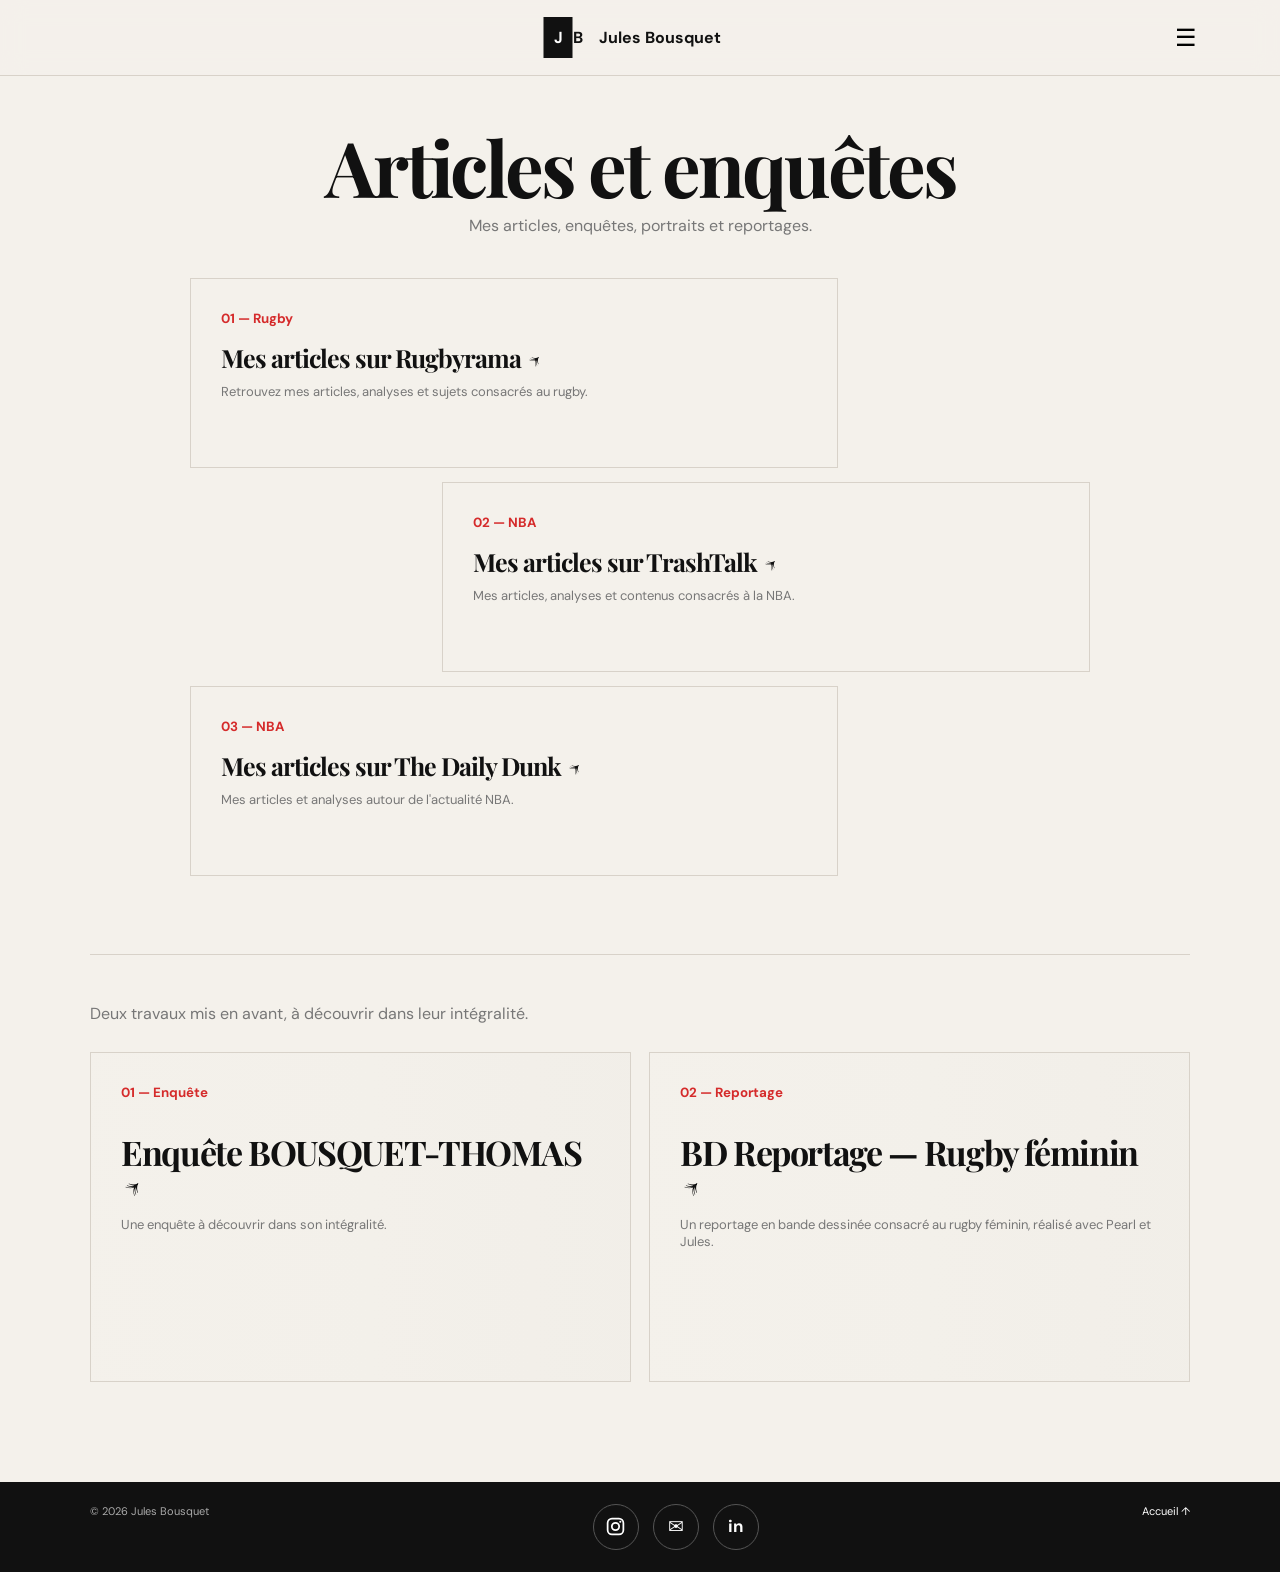
==== commit 4a0fe553: "Ajuster la présentation de la section enquêtes" ====
--- a/articles.html
+++ b/articles.html
@@ -1 +1 @@
-<!doctype html><html lang="fr"><head><meta charset="utf-8"><meta name="viewport" content="width=device-width,initial-scale=1"><title>Jules Bousquet — Journaliste</title><meta name="description" content="Portfolio de Jules Bousquet, journaliste."><link rel="stylesheet" href="style.css"></head><body><header><a class="logo" href="index.html" aria-label="Accueil — Jules Bousquet">JB <span>Jules Bousquet</span></a><button id="menu" aria-label="Ouvrir le menu">☰</button><nav class="site-nav"><a href="articles.html">Articles</a><a href="radio.html">Radio</a><a href="video.html">Vidéos & montage</a><a href="blog.html">Blog</a><a href="contact.html">Contact</a></nav></header><main><section id="articles" class="page-section"><div class="page-head articles-page-head"><h2>Articles et enquêtes</h2><p>Mes articles, enquêtes, portraits et reportages.</p></div><div id="articles-grid" class="page-grid"></div><div class="enquetes-block"><div class="enquetes-head"><h3>Enquêtes</h3><p>Deux travaux mis en avant, à découvrir dans leur intégralité.</p></div><div id="enquetes-grid" class="page-grid"></div></div></section></main><footer><span>© 2026 Jules Bousquet</span><div class="socials" aria-label="Réseaux et contact"><a class="instagram-icon" href="https://www.instagram.com/lecitoyendumondeoff/" target="_blank" rel="noopener noreferrer" aria-label="Instagram"><svg viewBox="0 0 24 24" aria-hidden="true"><rect x="3" y="3" width="18" height="18" rx="5" fill="none" stroke="currentColor" stroke-width="2"/><circle cx="12" cy="12" r="4.2" fill="none" stroke="currentColor" stroke-width="2"/><circle cx="17.5" cy="6.5" r="1.2" fill="currentColor"/></svg></a><a href="mailto:jules.bousquet1@gmail.com" aria-label="E-mail">✉</a><a href="https://fr.linkedin.com/in/jules-bousquet-864105213" target="_blank" rel="noopener noreferrer" aria-label="LinkedIn">in</a></div><a href="index.html">Accueil ↑</a></footer><script src="script.js"></script></body></html>+<!doctype html><html lang="fr"><head><meta charset="utf-8"><meta name="viewport" content="width=device-width,initial-scale=1"><title>Jules Bousquet — Journaliste</title><meta name="description" content="Portfolio de Jules Bousquet, journaliste."><link rel="stylesheet" href="style.css"></head><body><header><a class="logo" href="index.html" aria-label="Accueil — Jules Bousquet">JB <span>Jules Bousquet</span></a><button id="menu" aria-label="Ouvrir le menu">☰</button><nav class="site-nav"><a href="articles.html">Articles</a><a href="radio.html">Radio</a><a href="video.html">Vidéos & montage</a><a href="blog.html">Blog</a><a href="contact.html">Contact</a></nav></header><main><section id="articles" class="page-section"><div class="page-head articles-page-head"><h2>Articles et enquêtes</h2><p>Mes articles, enquêtes, portraits et reportages.</p></div><div id="articles-grid" class="page-grid"></div><div class="enquetes-block"><div class="enquetes-head"><p>Deux travaux mis en avant, à découvrir dans leur intégralité.</p></div><div id="enquetes-grid" class="page-grid"></div></div></section></main><footer><span>© 2026 Jules Bousquet</span><div class="socials" aria-label="Réseaux et contact"><a class="instagram-icon" href="https://www.instagram.com/lecitoyendumondeoff/" target="_blank" rel="noopener noreferrer" aria-label="Instagram"><svg viewBox="0 0 24 24" aria-hidden="true"><rect x="3" y="3" width="18" height="18" rx="5" fill="none" stroke="currentColor" stroke-width="2"/><circle cx="12" cy="12" r="4.2" fill="none" stroke="currentColor" stroke-width="2"/><circle cx="17.5" cy="6.5" r="1.2" fill="currentColor"/></svg></a><a href="mailto:jules.bousquet1@gmail.com" aria-label="E-mail">✉</a><a href="https://fr.linkedin.com/in/jules-bousquet-864105213" target="_blank" rel="noopener noreferrer" aria-label="LinkedIn">in</a></div><a href="index.html">Accueil ↑</a></footer><script src="script.js"></script></body></html>
--- a/style.css
+++ b/style.css
@@ -59,3 +59,6 @@
 .contact-socials-intro{text-align:center!important;display:block;width:100%;max-width:850px;margin:28px auto 14px!important;color:var(--ink);font-size:15px;letter-spacing:.01em}
 
 .contact-socials{gap:34px}.contact-social-item{display:flex;flex-direction:column;align-items:center;gap:8px}.contact-social-item span{font-size:12px;color:var(--muted);letter-spacing:.04em;text-transform:uppercase}.contact-social-item a{margin:0}
+
+/* Enquêtes mises en avant */
+.enquetes-block{max-width:1100px;margin:78px auto 0;padding-top:48px;border-top:1px solid var(--line)}.enquetes-head{margin-bottom:28px}.enquetes-head h3{font-family:'Playfair Display',serif;font-size:clamp(40px,5vw,62px);margin:0 0 10px}.enquetes-head p{color:var(--muted);margin:0;max-width:600px}.enquetes-block .card{min-height:330px}.enquetes-block .card:nth-child(1)::before{background-image:linear-gradient(rgba(0,0,0,.08),rgba(0,0,0,.08)),url("https://images.unsplash.com/photo-1504711434969-e33886168f5c?auto=format&fit=crop&w=1200&q=80")}.enquetes-block .card:nth-child(2)::before{background-image:linear-gradient(rgba(0,0,0,.08),rgba(0,0,0,.08)),url("https://images.unsplash.com/photo-1517048676732-d65bc937f952?auto=format&fit=crop&w=1200&q=80")}.enquetes-block .card h3{font-size:34px}@media(max-width:800px){.enquetes-block{margin-top:55px;padding-top:35px}.enquetes-block .card{min-height:285px}}
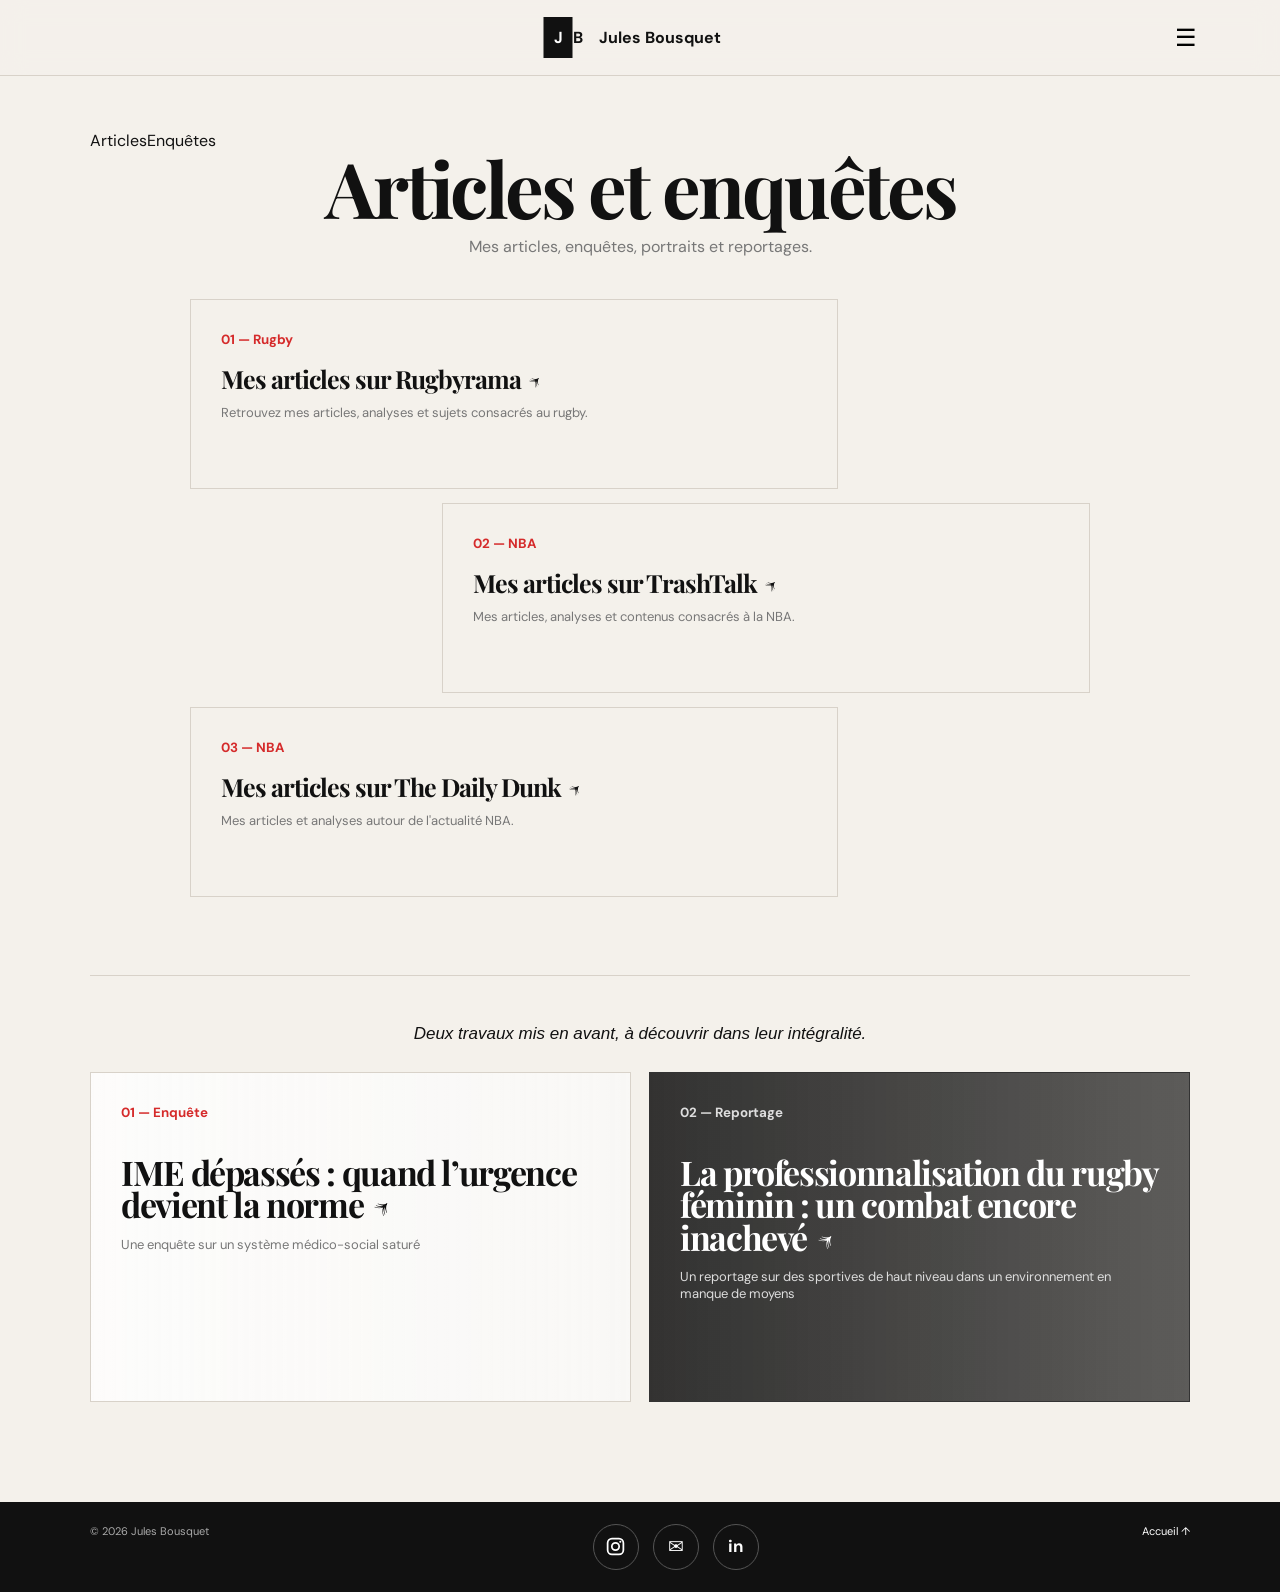
==== commit 8604c7a0: "Ajout des boutons de navigation sur la page Articles" ====
--- a/articles.html
+++ b/articles.html
@@ -1 +1 @@
-<!doctype html><html lang="fr"><head><meta charset="utf-8"><meta name="viewport" content="width=device-width,initial-scale=1"><title>Jules Bousquet — Journaliste</title><meta name="description" content="Portfolio de Jules Bousquet, journaliste."><link rel="stylesheet" href="style.css"></head><body><header><a class="logo" href="index.html" aria-label="Accueil — Jules Bousquet">JB <span>Jules Bousquet</span></a><button id="menu" aria-label="Ouvrir le menu">☰</button><nav class="site-nav"><a href="articles.html">Articles</a><a href="radio.html">Radio</a><a href="video.html">Vidéos & montage</a><a href="blog.html">Blog</a><a href="contact.html">Contact</a></nav></header><main><section id="articles" class="page-section"><div class="page-head articles-page-head"><h2>Articles et enquêtes</h2><p>Mes articles, enquêtes, portraits et reportages.</p></div><div id="articles-grid" class="page-grid"></div><div class="enquetes-block"><div class="enquetes-head"><p>Deux travaux mis en avant, à découvrir dans leur intégralité.</p></div><div id="enquetes-grid" class="page-grid"></div></div></section></main><footer><span>© 2026 Jules Bousquet</span><div class="socials" aria-label="Réseaux et contact"><a class="instagram-icon" href="https://www.instagram.com/lecitoyendumondeoff/" target="_blank" rel="noopener noreferrer" aria-label="Instagram"><svg viewBox="0 0 24 24" aria-hidden="true"><rect x="3" y="3" width="18" height="18" rx="5" fill="none" stroke="currentColor" stroke-width="2"/><circle cx="12" cy="12" r="4.2" fill="none" stroke="currentColor" stroke-width="2"/><circle cx="17.5" cy="6.5" r="1.2" fill="currentColor"/></svg></a><a href="mailto:jules.bousquet1@gmail.com" aria-label="E-mail">✉</a><a href="https://fr.linkedin.com/in/jules-bousquet-864105213" target="_blank" rel="noopener noreferrer" aria-label="LinkedIn">in</a></div><a href="index.html">Accueil ↑</a></footer><script src="script.js"></script></body></html>+<!doctype html><html lang="fr"><head><meta charset="utf-8"><meta name="viewport" content="width=device-width,initial-scale=1"><title>Jules Bousquet — Journaliste</title><meta name="description" content="Portfolio de Jules Bousquet, journaliste."><link rel="stylesheet" href="style.css"></head><body><header><a class="logo" href="index.html" aria-label="Accueil — Jules Bousquet">JB <span>Jules Bousquet</span></a><button id="menu" aria-label="Ouvrir le menu">☰</button><nav class="site-nav"><a href="articles.html">Articles</a><a href="radio.html">Radio</a><a href="video.html">Vidéos & montage</a><a href="blog.html">Blog</a><a href="contact.html">Contact</a></nav></header><main><section id="articles" class="page-section"><div class="articles-jump-links" aria-label="Accès rapide"><a href="#articles-top">Articles</a><a href="#enquetes-top">Enquêtes</a></div><div class="page-head articles-page-head"><h2>Articles et enquêtes</h2><p>Mes articles, enquêtes, portraits et reportages.</p></div><div id="articles-top" class="articles-anchor"></div><div id="articles-grid" class="page-grid"></div><div id="enquetes-top" class="enquetes-block"><div class="enquetes-head"><p>Deux travaux mis en avant, à découvrir dans leur intégralité.</p></div><div id="enquetes-grid" class="page-grid"></div></div></section></main><footer><span>© 2026 Jules Bousquet</span><div class="socials" aria-label="Réseaux et contact"><a class="instagram-icon" href="https://www.instagram.com/lecitoyendumondeoff/" target="_blank" rel="noopener noreferrer" aria-label="Instagram"><svg viewBox="0 0 24 24" aria-hidden="true"><rect x="3" y="3" width="18" height="18" rx="5" fill="none" stroke="currentColor" stroke-width="2"/><circle cx="12" cy="12" r="4.2" fill="none" stroke="currentColor" stroke-width="2"/><circle cx="17.5" cy="6.5" r="1.2" fill="currentColor"/></svg></a><a href="mailto:jules.bousquet1@gmail.com" aria-label="E-mail">✉</a><a href="https://fr.linkedin.com/in/jules-bousquet-864105213" target="_blank" rel="noopener noreferrer" aria-label="LinkedIn">in</a></div><a href="index.html">Accueil ↑</a></footer><script src="script.js"></script></body></html>
--- a/style.css
+++ b/style.css
@@ -61,4 +61,646 @@
 .contact-socials{gap:34px}.contact-social-item{display:flex;flex-direction:column;align-items:center;gap:8px}.contact-social-item span{font-size:12px;color:var(--muted);letter-spacing:.04em;text-transform:uppercase}.contact-social-item a{margin:0}
 
 /* Enquêtes mises en avant */
-.enquetes-block{max-width:1100px;margin:78px auto 0;padding-top:48px;border-top:1px solid var(--line)}.enquetes-head{margin-bottom:28px}.enquetes-head h3{font-family:'Playfair Display',serif;font-size:clamp(40px,5vw,62px);margin:0 0 10px}.enquetes-head p{color:var(--muted);margin:0;max-width:600px}.enquetes-block .card{min-height:330px}.enquetes-block .card:nth-child(1)::before{background-image:linear-gradient(rgba(0,0,0,.08),rgba(0,0,0,.08)),url("https://images.unsplash.com/photo-1504711434969-e33886168f5c?auto=format&fit=crop&w=1200&q=80")}.enquetes-block .card:nth-child(2)::before{background-image:linear-gradient(rgba(0,0,0,.08),rgba(0,0,0,.08)),url("https://images.unsplash.com/photo-1517048676732-d65bc937f952?auto=format&fit=crop&w=1200&q=80")}.enquetes-block .card h3{font-size:34px}@media(max-width:800px){.enquetes-block{margin-top:55px;padding-top:35px}.enquetes-block .card{min-height:285px}}+.enquetes-block{max-width:1100px;margin:78px auto 0;padding-top:48px;border-top:1px solid var(--line)}.enquetes-head{margin-bottom:28px}.enquetes-head h3{font-family:'Playfair Display',serif;font-size:clamp(40px,5vw,62px);margin:0 0 10px}.enquetes-head p{color:var(--muted);margin:0;max-width:600px}.enquetes-block .card{min-height:330px}.enquetes-block .card:nth-child(1)::before{background-image:linear-gradient(rgba(0,0,0,.08),rgba(0,0,0,.08)),url("https://images.unsplash.com/photo-1504711434969-e33886168f5c?auto=format&fit=crop&w=1200&q=80")}.enquetes-block .card:nth-child(2)::before{background-image:linear-gradient(rgba(0,0,0,.08),rgba(0,0,0,.08)),url("https://images.unsplash.com/photo-1517048676732-d65bc937f952?auto=format&fit=crop&w=1200&q=80")}.enquetes-block .card h3{font-size:34px}@media(max-width:800px){.enquetes-block{margin-top:55px;padding-top:35px}.enquetes-block .card{min-height:285px}}\n/* Enquêtes : titre supprimé, phrase centrée, blocs cliquables et inversion noir/blanc au survol */\n.enquetes-head{text-align:center;margin-bottom:28px}.enquetes-head p{margin:0 auto;max-width:700px}.enquetes-block .card{cursor:pointer;background:#fff;color:#111;transition:transform .35s ease,background .35s ease,color .35s ease,border-color .35s ease,box-shadow .35s ease}.enquetes-block .card::after{background:rgba(255,255,255,.94);transition:.35s ease}.enquetes-block .card::before{opacity:0;transition:.35s ease}.enquetes-block .card:hover{background:#111;color:#fff;border-color:#111;transform:translateY(-7px);box-shadow:0 18px 35px #0002}.enquetes-block .card:hover::after{background:rgba(17,17,17,.94)}.enquetes-block .card:hover::before{opacity:.08}.enquetes-block .card:hover h3,.enquetes-block .card:hover p,.enquetes-block .card:hover small{color:#fff}.enquetes-block .card h3,.enquetes-block .card p,.enquetes-block .card small{position:relative;z-index:1}.enquetes-block .card h3 a{display:block;color:inherit}.enquetes-block .card p{color:var(--muted)}\n@media(max-width:800px){.enquetes-head{margin-bottom:24px}.enquetes-head p{max-width:90%}}\n\n/* Derniers réglages des travaux mis en avant */\n.enquetes-head{text-align:center!important;margin:0 auto 30px!important}.enquetes-head p{color:#111!important;font-size:17px!important;font-weight:500;max-width:800px!important;margin:0 auto!important}.enquetes-block .card{background:#fff!important;color:#111!important}.enquetes-block .card::before{opacity:.20!important;background-size:cover;background-position:center}.enquetes-block .card::after{background:linear-gradient(90deg,rgba(255,255,255,.96),rgba(255,255,255,.78) 48%,rgba(255,255,255,.45))!important}.enquetes-block .card:hover::before{opacity:.30!important;transform:scale(1.06)}.enquetes-block .card:hover::after{background:linear-gradient(90deg,rgba(17,17,17,.94),rgba(17,17,17,.72))!important}.enquetes-block .card:hover{background:#111!important;color:#fff!important}.enquetes-block .card:hover h3,.enquetes-block .card:hover p,.enquetes-block .card:hover small{color:#fff!important}\n@media(max-width:800px){.enquetes-head p{font-size:16px!important}}\n
+/* Contraste final des travaux mis en avant */
+.enquetes-head{width:100%!important;text-align:center!important;display:flex!important;justify-content:center!important;align-items:center!important;margin:0 auto 30px!important}.enquetes-head p{width:100%!important;max-width:800px!important;margin:0 auto!important;text-align:center!important;color:#111!important;font-size:17px!important;font-weight:500}
+.enquetes-block .card{background:rgba(255,255,255,.78)!important;color:#111!important;backdrop-filter:blur(1px)}
+.enquetes-block .card::before{opacity:.14!important}.enquetes-block .card::after{background:linear-gradient(90deg,rgba(255,255,255,.84),rgba(255,255,255,.62) 48%,rgba(255,255,255,.30))!important}
+.enquetes-block .card:nth-child(2){background:rgba(17,17,17,.78)!important;color:#fff!important;border-color:#333!important}.enquetes-block .card:nth-child(2)::before{opacity:.14!important}.enquetes-block .card:nth-child(2)::after{background:linear-gradient(90deg,rgba(17,17,17,.84),rgba(17,17,17,.62) 48%,rgba(17,17,17,.30))!important}.enquetes-block .card:nth-child(2) p,.enquetes-block .card:nth-child(2) small{color:#ddd!important}
+.enquetes-block .card:hover{transform:translateY(-7px);box-shadow:0 18px 35px #0002}.enquetes-block .card:hover::before{opacity:.24!important;transform:scale(1.06)}
+.enquetes-block .card:nth-child(1):hover{background:rgba(17,17,17,.88)!important;color:#fff!important;border-color:#111!important}.enquetes-block .card:nth-child(1):hover::after{background:linear-gradient(90deg,rgba(17,17,17,.90),rgba(17,17,17,.68) 48%,rgba(17,17,17,.38))!important}.enquetes-block .card:nth-child(1):hover h3,.enquetes-block .card:nth-child(1):hover p,.enquetes-block .card:nth-child(1):hover small,.enquetes-block .card:nth-child(1):hover h3 a{color:#fff!important}
+.enquetes-block .card:nth-child(2):hover{background:rgba(255,255,255,.82)!important;color:#111!important;border-color:var(--line)!important}.enquetes-block .card:nth-child(2):hover::after{background:linear-gradient(90deg,rgba(255,255,255,.90),rgba(255,255,255,.68) 48%,rgba(255,255,255,.38))!important}.enquetes-block .card:nth-child(2):hover h3,.enquetes-block .card:nth-child(2):hover p,.enquetes-block .card:nth-child(2):hover small,.enquetes-block .card:nth-child(2):hover h3 a{color:#111!important}
+@media(max-width:800px){.enquetes-head p{font-size:16px!important}}
+
+/* Dernier réglage : transparence et phrase en italique */
+.enquetes-head p{font-style:italic!important}
+.enquetes-block .card{background:rgba(255,255,255,.58)!important}
+.enquetes-block .card::after{background:linear-gradient(90deg,rgba(255,255,255,.64),rgba(255,255,255,.42) 48%,rgba(255,255,255,.18))!important}
+.enquetes-block .card:nth-child(2){background:rgba(17,17,17,.58)!important}
+.enquetes-block .card:nth-child(2)::after{background:linear-gradient(90deg,rgba(17,17,17,.64),rgba(17,17,17,.42) 48%,rgba(17,17,17,.18))!important}
+.enquetes-block .card:nth-child(1):hover{background:rgba(17,17,17,.68)!important}
+.enquetes-block .card:nth-child(1):hover::after{background:linear-gradient(90deg,rgba(17,17,17,.72),rgba(17,17,17,.48) 48%,rgba(17,17,17,.22))!important}
+.enquetes-block .card:nth-child(2):hover{background:rgba(255,255,255,.68)!important}
+.enquetes-block .card:nth-child(2):hover::after{background:linear-gradient(90deg,rgba(255,255,255,.72),rgba(255,255,255,.48) 48%,rgba(255,255,255,.22))!important}
+
+/* CV réel dans la partie Contact */
+.cv-viewer{padding:0!important;min-height:650px!important;background:#fff!important;position:relative}.cv-viewer-link{width:100%;height:100%;min-height:650px;display:flex;flex-direction:column;align-items:center;justify-content:center;text-align:center;color:var(--ink);text-decoration:none;transition:.3s ease}.cv-viewer-link span{font-family:"Playfair Display",serif;font-size:clamp(42px,5vw,64px);font-style:italic}.cv-viewer-link small{margin-top:12px;color:var(--muted);font-size:11px;text-transform:uppercase;letter-spacing:.08em}.cv-viewer-link:hover{background:#111;color:#fff}.cv-viewer-link:hover small{color:#bbb}@media(max-width:800px){.cv-viewer,.cv-viewer-link{min-height:500px!important}}
+
+/* Photo de fond du bloc CV */
+.cv-viewer{background-image:linear-gradient(rgba(255,255,255,.70),rgba(255,255,255,.70)),url("Capture%20d%27%C3%A9cran%202026-09-30%20153949.png")!important;background-size:cover!important;background-position:center!important;background-repeat:no-repeat!important}
+.cv-viewer-link{background:rgba(255,255,255,.16)!important;backdrop-filter:blur(1px)}
+.cv-viewer-link:hover{background:rgba(17,17,17,.58)!important}
+
+/* CV : fond plus visible */
+.cv-viewer{background-image:linear-gradient(rgba(255,255,255,.42),rgba(255,255,255,.42)),url("Capture%20d%27%C3%A9cran%202026-09-30%20153949.png")!important}
+.cv-viewer-link{background:rgba(255,255,255,.08)!important}
+.cv-viewer-link:hover{background:rgba(17,17,17,.42)!important}
+
+/* CV : photo davantage visible, voile blanc très léger */
+.cv-viewer{background-image:linear-gradient(rgba(255,255,255,.16),rgba(255,255,255,.16)),url("Capture%20d%27%C3%A9cran%202026-09-30%20153949.png")!important}
+.cv-viewer-link{background:rgba(255,255,255,.02)!important}
+.cv-viewer-link:hover{background:rgba(17,17,17,.35)!important}
+
+/* CV : sous-texte plus lisible */
+.cv-viewer-link small{font-weight:700!important;color:#111!important;text-shadow:0 1px 2px rgba(255,255,255,.7)}
+.cv-viewer-link:hover small{color:#fff!important;text-shadow:0 1px 2px rgba(0,0,0,.7)}
+
+/* CV : texte noir au repos, blanc au survol */
+.cv-viewer-link span,.cv-viewer-link small{color:#111!important}
+.cv-viewer-link:hover span,.cv-viewer-link:hover small{color:#fff!important}
+
+/* CV : ombre du texte pour renforcer le contraste */
+.cv-viewer-link span{text-shadow:0 2px 8px rgba(255,255,255,.9),0 1px 3px rgba(0,0,0,.35)!important}
+.cv-viewer-link small{text-shadow:0 1px 5px rgba(255,255,255,.9),0 1px 2px rgba(0,0,0,.35)!important}
+.cv-viewer-link:hover span{text-shadow:0 2px 8px rgba(0,0,0,.85)!important}
+.cv-viewer-link:hover small{text-shadow:0 1px 5px rgba(0,0,0,.85)!important}
+
+/* CV : ombre nettement renforcée */
+.cv-viewer-link span{ text-shadow:0 3px 10px rgba(255,255,255,1),0 4px 12px rgba(0,0,0,.65)!important }
+.cv-viewer-link small{ text-shadow:0 2px 7px rgba(255,255,255,1),0 3px 8px rgba(0,0,0,.65)!important }
+.cv-viewer-link:hover span{ text-shadow:0 4px 12px rgba(0,0,0,1)!important }
+.cv-viewer-link:hover small{ text-shadow:0 3px 9px rgba(0,0,0,1)!important }
+
+/* CV : nouveau fond */
+.cv-viewer{background-image:linear-gradient(rgba(255,255,255,.16),rgba(255,255,255,.16)),url("screen%20cv.png")!important}
+
+
+/* CV + autoportrait : affichage côte à côte */
+.cv-documents{display:grid;grid-template-columns:repeat(2,minmax(0,1fr));gap:24px}
+.cv-documents .cv-viewer{min-height:650px!important}
+.autoportrait-viewer{background-image:linear-gradient(rgba(255,255,255,.16),rgba(255,255,255,.16)),url("Capture%20d'%C3%A9cran%202026-09-30%20161330.png")!important;background-size:cover!important;background-position:center!important;background-repeat:no-repeat!important}
+@media(max-width:800px){
+  .cv-documents{grid-template-columns:1fr}
+  .cv-documents .cv-viewer{min-height:500px!important}
+}
+
+
+/* Élargir les blocs CV et autoportrait */
+.cv-documents{width:calc(100% + 8vw)!important;margin-left:-4vw!important;grid-template-columns:repeat(2,minmax(0,1fr))!important;gap:24px!important}
+@media(max-width:800px){
+  .cv-documents{width:100%!important;margin-left:0!important;grid-template-columns:1fr!important}
+}
+
+
+/* CV et autoportrait : même largeur que le bandeau « Qui suis-je ? » */
+.cv-documents{width:100%!important;max-width:1100px!important;margin-left:auto!important;margin-right:auto!important;box-sizing:border-box!important}
+
+
+/* Réduire l'espace entre les deux blocs CV et autoportrait */
+.cv-documents{gap:10px!important}
+
+
+/* CV + autoportrait : même largeur que le bandeau, avec 2 cm entre les blocs */
+.cv-documents{width:100%!important;max-width:1100px!important;margin-left:auto!important;margin-right:auto!important;grid-template-columns:minmax(0,1fr) minmax(0,1fr)!important;gap:2cm!important}
+@media(max-width:800px){.cv-documents{width:100%!important;grid-template-columns:1fr!important;gap:20px!important}}
+
+
+/* Largeur exacte du bandeau Qui suis-je ? : les deux blocs vont d'un bord à l'autre du bandeau */
+.contact-intro .cv-documents{width:calc(100% + 14vw)!important;max-width:none!important;margin-left:-7vw!important;margin-right:-7vw!important;grid-template-columns:minmax(0,1fr) minmax(0,1fr)!important;gap:2cm!important}
+.contact-intro .cv-documents .cv-viewer{width:100%!important;min-width:0!important}
+@media(max-width:800px){.contact-intro .cv-documents{width:100%!important;margin-left:0!important;margin-right:0!important;grid-template-columns:1fr!important;gap:20px!important}}
+
+
+/* Ajustement final : largeur des blocs alignée sur le bandeau sans débordement */
+.contact-intro .cv-documents{width:100%!important;max-width:none!important;margin-left:0!important;margin-right:0!important;grid-template-columns:minmax(0,1fr) minmax(0,1fr)!important;gap:2cm!important}
+
+/* Mobile uniquement : CV et autoportrait empilés verticalement */
+@media(max-width:800px){
+  .contact-intro .cv-documents{
+    grid-template-columns:1fr!important;
+    gap:20px!important;
+  }
+}
+
+/* Correction mobile définitive : empilement forcé des deux blocs */
+@media screen and (max-width:800px){
+  .contact-intro .cv-documents,
+  .contact-intro .cv-documents .cv-viewer{
+    display:block!important;
+    width:100%!important;
+  }
+  .contact-intro .cv-documents .cv-viewer{
+    margin:0 0 20px 0!important;
+  }
+  .contact-intro .cv-documents .cv-viewer:last-child{
+    margin-bottom:0!important;
+  }
+}
+
+/* Mobile élargi : empiler CV et autoportrait sous 900px */
+@media screen and (max-width:900px){
+  .contact-intro .cv-documents{
+    display:flex!important;
+    flex-direction:column!important;
+    width:100%!important;
+    max-width:100%!important;
+    gap:20px!important;
+  }
+  .contact-intro .cv-documents .cv-viewer{
+    display:flex!important;
+    width:100%!important;
+    max-width:100%!important;
+    margin:0!important;
+    flex:0 0 auto!important;
+  }
+}
+
+
+/* Vidéos MP4 de la page Vidéos : affichage fortement réduit */
+#video-grid .card:nth-child(1) .portfolio-video,
+#video-grid .card:nth-child(2) .portfolio-video{
+  width:260px!important;
+  max-width:100%!important;
+  height:146px!important;
+  object-fit:cover!important;
+  display:block!important;
+  margin:14px 0 0!important;
+}
+@media(max-width:800px){
+  #video-grid .card:nth-child(1) .portfolio-video,
+  #video-grid .card:nth-child(2) .portfolio-video{
+    width:220px!important;
+    height:124px!important;
+  }
+}
+
+
+/* Page Radio : trois blocs séparés et sons en carré 2 x 2 */
+.radio-page .radio-block{max-width:1100px;margin:0 auto}
+.radio-page .radio-block + .radio-block{border-top:1px solid var(--line);margin-top:64px;padding-top:54px}
+.radio-page .radio-block-head{text-align:center;margin:0 auto 28px;max-width:760px}
+.radio-page .radio-block-head h3{font-family:"Playfair Display",serif;font-size:clamp(34px,4vw,50px);margin:0 0 10px}
+.radio-page .radio-block-head p{color:var(--muted);margin:0;font-size:14px;line-height:1.6}
+.radio-page .radio-media-grid{display:grid;grid-template-columns:repeat(2,minmax(0,1fr));gap:18px;max-width:900px;margin:0 auto}
+.radio-page .radio-media-grid .card{width:100%;min-height:250px;padding:26px 28px;align-self:stretch}
+.radio-page .radio-media-grid .radio-audio{width:100%;margin-top:20px}
+.radio-page .radio-media-grid .radio-video{width:100%;margin-top:18px;aspect-ratio:16/9;overflow:hidden;background:#111}
+.radio-page .radio-media-grid .radio-video iframe{width:100%;height:100%;display:block;border:0}
+.radio-page #radio-sounds .card{min-height:230px}
+.radio-page #radio-emissions .card,
+.radio-page #radio-narrations .card{min-height:390px}
+@media(max-width:800px){
+  .radio-page .radio-block + .radio-block{margin-top:46px;padding-top:38px}
+  .radio-page .radio-media-grid{grid-template-columns:1fr;max-width:620px}
+  .radio-page .radio-media-grid .card{min-height:230px}
+  .radio-page #radio-emissions .card,
+  .radio-page #radio-narrations .card{min-height:340px}
+}
+
+
+
+
+/* Podcast : image pleine carte, sans effet de survol */
+.radio-page #radio-sounds .card.podcast-card{
+  position:relative!important;
+  overflow:hidden!important;
+  isolation:isolate!important;
+}
+.radio-page #radio-sounds .card.podcast-card::before{
+  content:""!important;
+  position:absolute!important;
+  inset:0!important;
+  background-image:url("https://raw.githubusercontent.com/julesbousquet1-sudo/portfolio/main/Logo%20podcast%20Plaquages%20Invisibles.png")!important;
+  background-position:center!important;
+  background-size:cover!important;
+  background-repeat:no-repeat!important;
+  opacity:.42!important;
+  transform:none!important;
+  z-index:-2!important;
+}
+.radio-page #radio-sounds .card.podcast-card::after{
+  content:""!important;
+  position:absolute!important;
+  inset:0!important;
+  background:rgba(244,241,235,.62)!important;
+  z-index:-1!important;
+}
+.radio-page #radio-sounds .card.podcast-card:hover::before{
+  opacity:.42!important;
+  transform:none!important;
+}
+.radio-page #radio-sounds .card.podcast-card:hover::after{
+  background:rgba(244,241,235,.62)!important;
+}
+.radio-page #radio-sounds .card.podcast-card:hover{
+  color:var(--ink)!important;
+  border-color:var(--line)!important;
+  transform:none!important;
+  box-shadow:none!important;
+}
+.radio-page #radio-sounds .card.podcast-card:hover h3,
+.radio-page #radio-sounds .card.podcast-card:hover p,
+.radio-page #radio-sounds .card.podcast-card:hover small{
+  color:inherit!important;
+}
+
+
+/* Les 3 autres sons : même fonctionnement visuel que le podcast */
+.radio-page #radio-sounds .card:nth-child(1),
+.radio-page #radio-sounds .card:nth-child(2),
+.radio-page #radio-sounds .card:nth-child(3){
+  position:relative!important;
+  overflow:hidden!important;
+  isolation:isolate!important;
+  color:var(--ink)!important;
+  height:230px!important;
+  min-height:230px!important;
+  transform:none!important;
+  box-shadow:none!important;
+}
+.radio-page #radio-sounds .card:nth-child(1)::before,
+.radio-page #radio-sounds .card:nth-child(2)::before,
+.radio-page #radio-sounds .card:nth-child(3)::before{
+  content:""!important;
+  position:absolute!important;
+  inset:0!important;
+  background-image:url("https://raw.githubusercontent.com/julesbousquet1-sudo/portfolio/main/IMG-20241025-WA0013%20(1).jpg")!important;
+  background-position:center!important;
+  background-size:cover!important;
+  background-repeat:no-repeat!important;
+  opacity:.42!important;
+  transform:none!important;
+  z-index:-2!important;
+}
+.radio-page #radio-sounds .card:nth-child(1)::after,
+.radio-page #radio-sounds .card:nth-child(2)::after,
+.radio-page #radio-sounds .card:nth-child(3)::after{
+  content:""!important;
+  position:absolute!important;
+  inset:0!important;
+  background:rgba(244,241,235,.62)!important;
+  z-index:-1!important;
+}
+.radio-page #radio-sounds .card:nth-child(1)>div,
+.radio-page #radio-sounds .card:nth-child(2)>div,
+.radio-page #radio-sounds .card:nth-child(3)>div{
+  position:relative!important;
+  z-index:1!important;
+}
+.radio-page #radio-sounds .card:nth-child(1):hover,
+.radio-page #radio-sounds .card:nth-child(2):hover,
+.radio-page #radio-sounds .card:nth-child(3):hover{
+  color:var(--ink)!important;
+  border-color:var(--line)!important;
+  transform:none!important;
+  box-shadow:none!important;
+}
+.radio-page #radio-sounds .card:nth-child(1):hover::before,
+.radio-page #radio-sounds .card:nth-child(2):hover::before,
+.radio-page #radio-sounds .card:nth-child(3):hover::before{
+  opacity:.42!important;
+  transform:none!important;
+}
+.radio-page #radio-sounds .card:nth-child(1):hover::after,
+.radio-page #radio-sounds .card:nth-child(2):hover::after,
+.radio-page #radio-sounds .card:nth-child(3):hover::after{
+  background:rgba(244,241,235,.62)!important;
+}
+.radio-page #radio-sounds .card:nth-child(1):hover h3,
+.radio-page #radio-sounds .card:nth-child(1):hover p,
+.radio-page #radio-sounds .card:nth-child(1):hover small,
+.radio-page #radio-sounds .card:nth-child(2):hover h3,
+.radio-page #radio-sounds .card:nth-child(2):hover p,
+.radio-page #radio-sounds .card:nth-child(2):hover small,
+.radio-page #radio-sounds .card:nth-child(3):hover h3,
+.radio-page #radio-sounds .card:nth-child(3):hover p,
+.radio-page #radio-sounds .card:nth-child(3):hover small{
+  color:inherit!important;
+}
+
+
+/* Effet de survol réactivé sur les 4 sons */
+.radio-page #radio-sounds .card:nth-child(1):hover,
+.radio-page #radio-sounds .card:nth-child(2):hover,
+.radio-page #radio-sounds .card:nth-child(3):hover,
+.radio-page #radio-sounds .card:nth-child(4):hover{
+  color:#fff!important;
+  border-color:#111!important;
+  transform:translateY(-7px)!important;
+  box-shadow:0 18px 35px #0002!important;
+}
+.radio-page #radio-sounds .card:nth-child(1):hover::before,
+.radio-page #radio-sounds .card:nth-child(2):hover::before,
+.radio-page #radio-sounds .card:nth-child(3):hover::before,
+.radio-page #radio-sounds .card:nth-child(4):hover::before{
+  opacity:.48!important;
+  transform:scale(1.07)!important;
+}
+.radio-page #radio-sounds .card:nth-child(1):hover::after,
+.radio-page #radio-sounds .card:nth-child(2):hover::after,
+.radio-page #radio-sounds .card:nth-child(3):hover::after,
+.radio-page #radio-sounds .card:nth-child(4):hover::after{
+  background:rgba(17,17,17,.58)!important;
+}
+.radio-page #radio-sounds .card:nth-child(1):hover h3,
+.radio-page #radio-sounds .card:nth-child(1):hover p,
+.radio-page #radio-sounds .card:nth-child(1):hover small,
+.radio-page #radio-sounds .card:nth-child(2):hover h3,
+.radio-page #radio-sounds .card:nth-child(2):hover p,
+.radio-page #radio-sounds .card:nth-child(2):hover small,
+.radio-page #radio-sounds .card:nth-child(3):hover h3,
+.radio-page #radio-sounds .card:nth-child(3):hover p,
+.radio-page #radio-sounds .card:nth-child(3):hover small,
+.radio-page #radio-sounds .card:nth-child(4):hover h3,
+.radio-page #radio-sounds .card:nth-child(4):hover p,
+.radio-page #radio-sounds .card:nth-child(4):hover small{
+  color:#fff!important;
+}
+
+
+/* Trois premiers sons : photo noir et blanc, cadrage vers le haut */
+.radio-page #radio-sounds .card:nth-child(1)::before,
+.radio-page #radio-sounds .card:nth-child(2)::before,
+.radio-page #radio-sounds .card:nth-child(3)::before{
+  filter:grayscale(1)!important;
+  background-position:center top!important;
+  background-size:cover!important;
+}
+
+
+/* Les quatre blocs audio doivent avoir exactement la même hauteur */
+.radio-page #radio-sounds .card:nth-child(1),
+.radio-page #radio-sounds .card:nth-child(2),
+.radio-page #radio-sounds .card:nth-child(3),
+.radio-page #radio-sounds .card:nth-child(4){
+  height:280px!important;
+  min-height:280px!important;
+  max-height:280px!important;
+}
+@media(max-width:800px){
+  .radio-page #radio-sounds .card:nth-child(1),
+  .radio-page #radio-sounds .card:nth-child(2),
+  .radio-page #radio-sounds .card:nth-child(3),
+  .radio-page #radio-sounds .card:nth-child(4){
+    height:280px!important;
+    min-height:280px!important;
+    max-height:280px!important;
+  }
+}
+
+
+/* Cohérence des blocs vidéo de la page Radio */
+.radio-page #radio-emissions .card,
+.radio-page #radio-narrations .card{
+  position:relative!important;
+  overflow:hidden!important;
+  isolation:isolate!important;
+  min-height:390px!important;
+  height:390px!important;
+}
+.radio-page #radio-emissions .card::before,
+.radio-page #radio-narrations .card::before{
+  filter:grayscale(1)!important;
+  background-position:center top!important;
+  background-size:cover!important;
+}
+.radio-page #radio-emissions .card>div,
+.radio-page #radio-narrations .card>div{
+  position:relative!important;
+  z-index:1!important;
+}
+.radio-page #radio-emissions .card:hover::before,
+.radio-page #radio-narrations .card:hover::before{
+  transform:scale(1.07)!important;
+}
+@media(max-width:800px){
+  .radio-page #radio-emissions .card,
+  .radio-page #radio-narrations .card{
+    min-height:340px!important;
+    height:340px!important;
+  }
+}
+
+
+/* Illustrations visibles des émissions et narrations de la page Radio */
+.radio-page #radio-emissions .card:nth-child(1)::before{
+  content:""!important;
+  position:absolute!important;
+  inset:0!important;
+  background-image:url("https://images.unsplash.com/photo-1478737270239-2f02b77fc618?auto=format&fit=crop&w=1400&q=85")!important;
+  background-position:center top!important;
+  background-size:cover!important;
+  background-repeat:no-repeat!important;
+  opacity:.30!important;
+  z-index:-2!important;
+}
+.radio-page #radio-emissions .card:nth-child(2)::before{
+  content:""!important;
+  position:absolute!important;
+  inset:0!important;
+  background-image:url("https://images.unsplash.com/photo-1478737270239-2f02b77fc618?auto=format&fit=crop&w=1400&q=85")!important;
+  background-position:center top!important;
+  background-size:cover!important;
+  background-repeat:no-repeat!important;
+  opacity:.30!important;
+  z-index:-2!important;
+}
+.radio-page #radio-narrations .card:nth-child(1)::before,
+.radio-page #radio-narrations .card:nth-child(2)::before{
+  content:""!important;
+  position:absolute!important;
+  inset:0!important;
+  background-image:url("https://images.unsplash.com/photo-1455390582262-044cdead277a?auto=format&fit=crop&w=1400&q=85")!important;
+  background-position:center top!important;
+  background-size:cover!important;
+  background-repeat:no-repeat!important;
+  opacity:.30!important;
+  z-index:-2!important;
+}
+.radio-page #radio-emissions .card::after,
+.radio-page #radio-narrations .card::after{
+  content:""!important;
+  position:absolute!important;
+  inset:0!important;
+  background:rgba(244,241,235,.76)!important;
+  z-index:-1!important;
+}
+.radio-page #radio-emissions .card:hover,
+.radio-page #radio-narrations .card:hover{
+  transform:translateY(-7px)!important;
+  border-color:#111!important;
+  box-shadow:0 18px 35px #0002!important;
+  color:#fff!important;
+}
+.radio-page #radio-emissions .card:hover::before,
+.radio-page #radio-narrations .card:hover::before{
+  opacity:.48!important;
+  transform:scale(1.07)!important;
+  filter:grayscale(1)!important;
+}
+.radio-page #radio-emissions .card:hover::after,
+.radio-page #radio-narrations .card:hover::after{
+  background:rgba(17,17,17,.58)!important;
+}
+.radio-page #radio-emissions .card:hover h3,
+.radio-page #radio-emissions .card:hover p,
+.radio-page #radio-emissions .card:hover small,
+.radio-page #radio-narrations .card:hover h3,
+.radio-page #radio-narrations .card:hover p,
+.radio-page #radio-narrations .card:hover small{
+  color:#fff!important;
+}
+.radio-page #radio-emissions .card .radio-video,
+.radio-page #radio-narrations .card .radio-video{
+  position:relative!important;
+  z-index:2!important;
+}
+
+
+/* Boutons d'accès rapide en haut de la page Radio */
+.radio-page .radio-jump-links{
+  max-width:900px;
+  margin:0 auto 58px;
+  display:grid;
+  grid-template-columns:repeat(3,minmax(0,1fr));
+  gap:14px;
+  position:relative;
+  z-index:2;
+}
+.radio-page .radio-jump-links a{
+  min-height:70px;
+  display:flex;
+  align-items:center;
+  justify-content:center;
+  text-align:center;
+  border:1px solid var(--line);
+  background:var(--bg);
+  color:var(--ink);
+  padding:18px 20px;
+  font-size:11px;
+  font-weight:700;
+  text-transform:uppercase;
+  letter-spacing:.06em;
+  transition:transform .25s ease,background .25s ease,color .25s ease,border-color .25s ease,box-shadow .25s ease;
+}
+.radio-page .radio-jump-links a:hover{
+  background:#111;
+  color:#fff;
+  border-color:#111;
+  transform:translateY(-5px);
+  box-shadow:0 14px 28px #0002;
+}
+@media(max-width:800px){
+  .radio-page .radio-jump-links{
+    grid-template-columns:1fr;
+    max-width:620px;
+    margin-bottom:44px;
+  }
+  .radio-page .radio-jump-links a{
+    min-height:58px;
+  }
+}
+
+
+/* Boutons Radio : plus compacts, arrondis et parfaitement centrés */
+.radio-page .radio-jump-links{
+  max-width:760px!important;
+  width:100%!important;
+  margin:0 auto 58px!important;
+  grid-template-columns:repeat(3,minmax(0,1fr))!important;
+  justify-items:stretch!important;
+}
+.radio-page .radio-jump-links a{
+  min-height:54px!important;
+  padding:14px 16px!important;
+  border-radius:18px!important;
+}
+@media(max-width:800px){
+  .radio-page .radio-jump-links{
+    max-width:420px!important;
+  }
+  .radio-page .radio-jump-links a{
+    min-height:52px!important;
+    border-radius:16px!important;
+  }
+}
+
+
+/* Centrage définitif des 3 boutons Radio */
+@media(min-width:801px){
+  .radio-page .radio-jump-links{
+    width:100%!important;
+    max-width:none!important;
+    display:flex!important;
+    justify-content:center!important;
+    align-items:center!important;
+    gap:14px!important;
+    margin-left:auto!important;
+    margin-right:auto!important;
+  }
+  .radio-page .radio-jump-links a{
+    width:210px!important;
+    flex:0 0 210px!important;
+  }
+}
+@media(max-width:800px){
+  .radio-page .radio-jump-links{
+    display:flex!important;
+    flex-direction:column!important;
+    align-items:center!important;
+    width:100%!important;
+    max-width:none!important;
+  }
+  .radio-page .radio-jump-links a{
+    width:min(420px,90%)!important;
+  }
+}
+
+
+/* Positionnement final des boutons Radio : juste sous le logo/header */
+.radio-page{
+  padding-top:18px!important;
+}
+.radio-page .radio-jump-links{
+  margin-top:0!important;
+  margin-bottom:40px!important;
+}
+@media(max-width:800px){
+  .radio-page{
+    padding-top:20px!important;
+  }
+  .radio-page .radio-jump-links{
+    margin-bottom:34px!important;
+  }
+}
+
+
+/* Centrage géométrique définitif du groupe des 3 boutons */
+@media(min-width:801px){
+  .radio-page .radio-jump-links{
+    display:flex!important;
+    width:max-content!important;
+    max-width:none!important;
+    margin-left:auto!important;
+    margin-right:auto!important;
+    justify-content:center!important;
+    align-items:center!important;
+    gap:14px!important;
+  }
+  .radio-page .radio-jump-links a{
+    width:210px!important;
+    min-width:210px!important;
+    flex:0 0 210px!important;
+  }
+}
+
+
+/* Correction : le menu de navigation Radio ne doit pas hériter du positionnement du nav global */
+.radio-page .radio-jump-links{
+  position:relative!important;
+  top:auto!important;
+  right:auto!important;
+  bottom:auto!important;
+  left:auto!important;
+  display:flex!important;
+  visibility:visible!important;
+}
+@media(min-width:801px){
+  .radio-page .radio-jump-links{
+    width:max-content!important;
+    max-width:none!important;
+    margin-left:auto!important;
+    margin-right:auto!important;
+    justify-content:center!important;
+  }
+}
